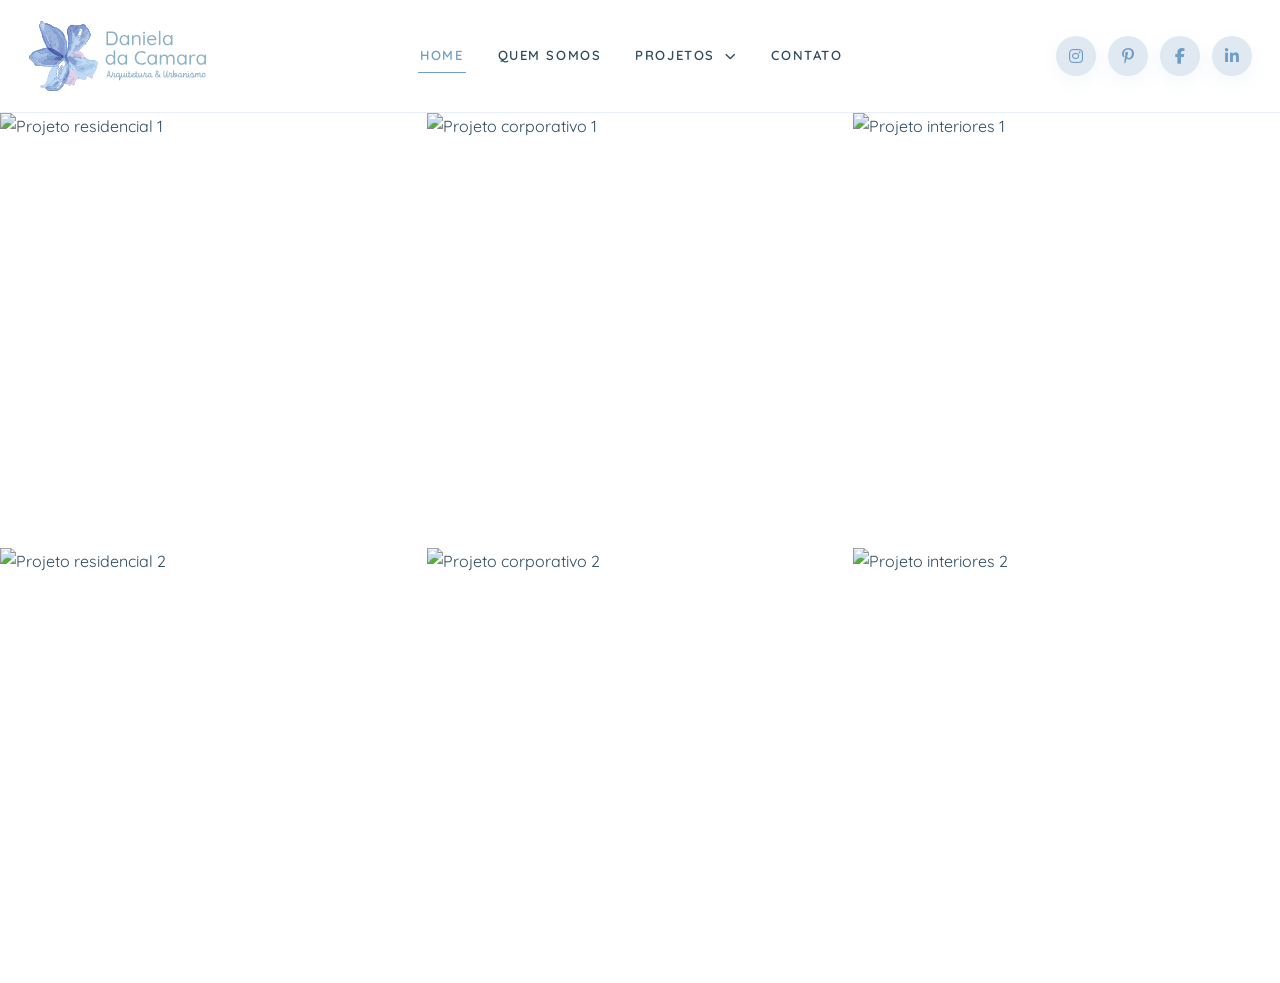
==== index.html @ 6122fac9 "atualiza animação da home" ====
<!DOCTYPE html>
<html lang="pt-BR">
<head>
  <meta charset="UTF-8" />
  <meta name="viewport" content="width=device-width, initial-scale=1.0" />
  <title>Home | Daniela da Camara</title>

  <link rel="preconnect" href="https://fonts.googleapis.com">
  <link rel="preconnect" href="https://fonts.gstatic.com" crossorigin>
  <link href="https://fonts.googleapis.com/css2?family=Quicksand:wght@300;400;500;600;700&display=swap" rel="stylesheet" />
  <link rel="stylesheet" href="https://cdnjs.cloudflare.com/ajax/libs/font-awesome/6.5.2/css/all.min.css" />
  <link rel="stylesheet" href="style.css" />
</head>
<body>
  <header class="site-header">
    <div class="header-container">
      <a href="index.html" class="logo" aria-label="Ir para a página inicial">
        <img src="./assets/3.svg" alt="Daniela da Camara" class="logo-image">
      </a>

      <nav class="main-nav" id="mainNav" aria-label="Menu principal">
        <ul class="nav-list">
          <li><a href="index.html" class="nav-link active">Home</a></li>
          <li><a href="quem-somos.html" class="nav-link">Quem Somos</a></li>

          <li class="has-submenu" id="projectsMenu">
            <button class="submenu-toggle nav-button" id="submenuToggle" type="button" aria-expanded="false" aria-controls="projectsSubmenu">
              Projetos
              <i class="fa-solid fa-chevron-down"></i>
            </button>
            <ul class="submenu" id="projectsSubmenu">
              <li><a href="projetos.html">Todos</a></li>
              <li><a href="projetos.html?categoria=residenciais">Residenciais</a></li>
              <li><a href="projetos.html?categoria=corporativos">Corporativos</a></li>
              <li><a href="projetos.html?categoria=interiores">Interiores</a></li>
            </ul>
          </li>

          <li><a href="contato.html" class="nav-link">Contato</a></li>
        </ul>
      </nav>

      <div class="header-right">
        <div class="social-links">
          <a href="#" aria-label="Instagram"><i class="fa-brands fa-instagram"></i></a>
          <a href="#" aria-label="Pinterest"><i class="fa-brands fa-pinterest-p"></i></a>
          <a href="#" aria-label="Facebook"><i class="fa-brands fa-facebook-f"></i></a>
          <a href="#" aria-label="LinkedIn"><i class="fa-brands fa-linkedin-in"></i></a>
        </div>

        <button class="menu-toggle" id="menuToggle" aria-label="Abrir menu" aria-expanded="false">
          <span></span>
          <span></span>
        </button>
      </div>
    </div>
  </header>

  <main class="gallery-page-main">
    <section class="projects-grid projects-grid-home" id="projetos">
      <article class="project-tile project-card" data-category="residenciais">
        <a href="javascript:void(0)" class="project-tile-link">
          <div class="project-tile-image">
            <img src="https://images.unsplash.com/photo-1600607687939-ce8a6c25118c?auto=format&fit=crop&w=1800&q=80" alt="Projeto residencial 1">
          </div>
          <div class="project-tile-overlay">
            <h2>Casa Horizonte</h2>
          </div>
        </a>
      </article>

      <article class="project-tile project-card" data-category="corporativos">
        <a href="javascript:void(0)" class="project-tile-link">
          <div class="project-tile-image">
            <img src="https://images.unsplash.com/photo-1497366412874-3415097a27e7?auto=format&fit=crop&w=1800&q=80" alt="Projeto corporativo 1">
          </div>
          <div class="project-tile-overlay">
            <h2>Studio Orbe</h2>
          </div>
        </a>
      </article>

      <article class="project-tile project-card" data-category="interiores">
        <a href="javascript:void(0)" class="project-tile-link">
          <div class="project-tile-image">
            <img src="https://images.unsplash.com/photo-1484154218962-a197022b5858?auto=format&fit=crop&w=1800&q=80" alt="Projeto interiores 1">
          </div>
          <div class="project-tile-overlay">
            <h2>Apartamento Essência</h2>
          </div>
        </a>
      </article>

      <article class="project-tile project-card" data-category="residenciais">
        <a href="javascript:void(0)" class="project-tile-link">
          <div class="project-tile-image">
            <img src="https://images.unsplash.com/photo-1505693416388-ac5ce068fe85?auto=format&fit=crop&w=1800&q=80" alt="Projeto residencial 2">
          </div>
          <div class="project-tile-overlay">
            <h2>Residência Aurora</h2>
          </div>
        </a>
      </article>

      <article class="project-tile project-card" data-category="corporativos">
        <a href="javascript:void(0)" class="project-tile-link">
          <div class="project-tile-image">
            <img src="https://images.unsplash.com/photo-1497366811353-6870744d04b2?auto=format&fit=crop&w=1800&q=80" alt="Projeto corporativo 2">
          </div>
          <div class="project-tile-overlay">
            <h2>Escritório Nexus</h2>
          </div>
        </a>
      </article>

      <article class="project-tile project-card" data-category="interiores">
        <a href="javascript:void(0)" class="project-tile-link">
          <div class="project-tile-image">
            <img src="https://images.unsplash.com/photo-1505693416388-ac5ce068fe85?auto=format&fit=crop&w=1800&q=80" alt="Projeto interiores 2">
          </div>
          <div class="project-tile-overlay">
            <h2>Loft Vértice</h2>
          </div>
        </a>
      </article>
    </section>
  </main>

  <div class="script-overlay" id="scriptOverlay" aria-hidden="true">
    <p class="script-text">
      <span class="script-line script-line-1">Arquitetura que acolhe,</span>
      <span class="script-line script-line-2">projetos que inspiram.</span>
    </p>
  </div>

  <script src="script.js"></script>
</body>
</html>
---- style.css ----
:root {
  --white: #FFFFFF;
  --blue-100: #e0e9f2;
  --blue-200: #c2d0dd;
  --blue-400: #8ab0c7;
  --blue-500: #719ec7;

  --bg: var(--white);
  --bg-soft: var(--blue-100);
  --title: var(--blue-500);
  --text: #2e4a5f;
  --text-soft: #4f6a7f;
  --line: rgba(113, 158, 199, 0.16);

  --container: 1320px;
  --radius-xl: 34px;
  --radius-lg: 26px;
  --radius-md: 18px;

  --shadow-soft: 0 18px 50px rgba(113, 158, 199, 0.12);
  --shadow-card: 0 10px 30px rgba(113, 158, 199, 0.08);

  --transition-fast: 0.22s ease;
  --transition: 0.32s cubic-bezier(0.22, 1, 0.36, 1);

  --header-height: 112px;
}

* {
  margin: 0;
  padding: 0;
  box-sizing: border-box;
}

html {
  scroll-behavior: smooth;
}

body {
  font-family: "Quicksand", sans-serif;
  background: var(--bg);
  color: var(--text);
  line-height: 1.65;
  -webkit-font-smoothing: antialiased;
  text-rendering: optimizeLegibility;
  overflow-x: hidden;
}

img {
  display: block;
  width: 100%;
}

a {
  color: inherit;
  text-decoration: none;
}

button,
input,
textarea {
  font: inherit;
}

button {
  border: none;
  background: none;
  cursor: pointer;
}

a,
button,
img,
.nav-link,
.nav-button,
.social-links a,
.logo {
  -webkit-tap-highlight-color: transparent;
}

.nav-link:focus,
.nav-button:focus,
.social-links a:focus,
.menu-toggle:focus {
  outline: none;
}

.nav-link:focus-visible,
.nav-button:focus-visible,
.social-links a:focus-visible,
.menu-toggle:focus-visible {
  outline: 1px solid rgba(113, 158, 199, 0.5);
  outline-offset: 4px;
}

.site-header,
.header-container,
.nav-list,
.nav-list > li,
.nav-link,
.nav-button,
.logo,
.logo-image,
.social-links a,
.submenu {
  backface-visibility: hidden;
  -webkit-backface-visibility: hidden;
  transform: translateZ(0);
}

/* HEADER */
.site-header {
  position: sticky;
  top: 0;
  z-index: 1200;
  background: rgba(255, 255, 255, 0.94);
  backdrop-filter: blur(16px);
  border-bottom: 1px solid var(--line);
}

.header-container {
  width: min(100% - 56px, var(--container));
  min-height: var(--header-height);
  margin: 0 auto;
  display: grid;
  grid-template-columns: auto 1fr auto;
  align-items: center;
  gap: 40px;
}

.logo {
  display: inline-flex;
  align-items: center;
  white-space: nowrap;
  line-height: 1;
  flex-shrink: 0;
}

.logo-image {
  display: block;
  width: auto;
  height: 72px;
  max-width: 320px;
  object-fit: contain;
}

.main-nav {
  display: flex;
  justify-content: center;
  min-width: 0;
}

.nav-list {
  list-style: none;
  display: flex;
  align-items: center;
  gap: 30px;
}

.nav-list > li {
  display: flex;
  align-items: center;
  position: relative;
}

.nav-link,
.nav-button,
.submenu a {
  color: var(--text);
  font-size: 0.82rem;
  font-weight: 600;
  text-transform: uppercase;
  letter-spacing: 0.12em;
}

.nav-link,
.nav-button {
  position: relative;
  display: inline-flex;
  align-items: center;
  justify-content: center;
  min-height: 46px;
  padding: 0 2px;
  transition:
    color var(--transition-fast),
    opacity var(--transition-fast);
}

.nav-link::after,
.nav-button::after {
  content: "";
  position: absolute;
  left: 0;
  bottom: 6px;
  width: 100%;
  height: 1px;
  background: var(--blue-500);
  transform: scaleX(0);
  transform-origin: center;
  transition: transform var(--transition-fast);
  pointer-events: none;
}

.nav-link:hover,
.nav-button:hover,
.submenu a:hover,
.nav-link.active,
.nav-button.active {
  color: var(--blue-500);
}

.nav-link:hover::after,
.nav-button:hover::after,
.nav-link.active::after,
.has-submenu.open .nav-button::after {
  transform: scaleX(1);
}

.has-submenu {
  position: relative;
}

.nav-button {
  gap: 10px;
}

.nav-button i {
  font-size: 0.68rem;
  transition: transform var(--transition-fast);
}

.has-submenu.open .nav-button i {
  transform: rotate(180deg);
}

.submenu {
  list-style: none;
  position: absolute;
  left: 50%;
  top: calc(100% + 14px);
  transform: translateX(-50%) translateY(8px);
  min-width: 250px;
  background: var(--white);
  border: 1px solid rgba(113, 158, 199, 0.18);
  border-radius: 22px;
  box-shadow: var(--shadow-soft);
  padding: 12px 0;
  opacity: 0;
  visibility: hidden;
  pointer-events: none;
  transition:
    opacity var(--transition-fast),
    transform var(--transition-fast),
    visibility var(--transition-fast);
  will-change: opacity, transform;
}

.submenu::before {
  content: "";
  position: absolute;
  left: 0;
  right: 0;
  top: -18px;
  height: 18px;
}

.submenu a {
  display: block;
  padding: 11px 22px;
  letter-spacing: 0.08em;
  transition:
    color var(--transition-fast),
    background-color var(--transition-fast);
}

.submenu a:hover {
  background: rgba(224, 233, 242, 0.45);
}

.has-submenu.open .submenu {
  opacity: 1;
  visibility: visible;
  pointer-events: auto;
  transform: translateX(-50%) translateY(0);
}

.header-right {
  display: flex;
  align-items: center;
  justify-content: flex-end;
  gap: 16px;
}

.social-links {
  display: flex;
  align-items: center;
  gap: 12px;
}

.social-links a {
  width: 40px;
  height: 40px;
  border-radius: 999px;
  display: inline-flex;
  align-items: center;
  justify-content: center;
  background: var(--blue-100);
  color: var(--blue-500);
  transition:
    transform var(--transition-fast),
    background-color var(--transition-fast),
    color var(--transition-fast);
  box-shadow: 0 6px 18px rgba(113, 158, 199, 0.08);
}

.social-links a:hover {
  transform: translateY(-1px);
  background: var(--blue-500);
  color: var(--white);
}

.menu-toggle {
  display: none;
  width: 42px;
  height: 42px;
  flex-direction: column;
  justify-content: center;
  gap: 6px;
}

.menu-toggle span {
  display: block;
  width: 22px;
  height: 1.5px;
  margin-left: auto;
  background: var(--blue-500);
  transition: transform var(--transition-fast), opacity var(--transition-fast);
}

/* FONTE TT MILKS SCRIPT */
@font-face {
  font-family: 'TT Milks Script';
  src: url('./assets/TT Milks Script Regular.woff2') format('woff2'),
       url('./assets/TT Milks Script Regular.woff')  format('woff');
  font-weight: 400;
  font-style: normal;
  font-display: swap;
}

/* ANIMAÇÃO HOME */
.script-overlay {
  position: fixed;
  inset: 0;
  z-index: 9999;
  pointer-events: all;
  cursor: default;
  display: flex;
  align-items: flex-start;
  justify-content: center;
  padding: 0 32px;
  opacity: 0;
  backdrop-filter: blur(0px);
  -webkit-backdrop-filter: blur(0px);
  animation: overlayLifecycle 3.5s ease forwards;
}

.script-text {
  font-family: 'TT Milks Script', cursive;
  font-size: clamp(1.6rem, 3.5vw, 2.8rem);
  font-weight: 400;
  color: var(--white);
  text-align: center;
  text-shadow: 0 2px 20px rgba(18, 39, 52, 0.35);
  clip-path: inset(0 100% 0 0);
  margin-top: calc(var(--header-height) + clamp(320px, 34vw, 620px));
  transform: translateY(-50%);
  animation: scriptWrite 2.1s cubic-bezier(0.4, 0, 0.6, 1) 0.3s forwards;
  /* spans inline no desktop */
}

.script-line {
  display: inline;
}

@keyframes overlayLifecycle {
  0%   {
    opacity: 0;
    backdrop-filter: blur(0px);
    -webkit-backdrop-filter: blur(0px);
  }
  9%  {
    opacity: 1;
    backdrop-filter: blur(5px);
    -webkit-backdrop-filter: blur(5px);
  }
  86%  {
    opacity: 1;
    backdrop-filter: blur(5px);
    -webkit-backdrop-filter: blur(5px);
  }
  100% {
    opacity: 0;
    backdrop-filter: blur(0px);
    -webkit-backdrop-filter: blur(0px);
  }
}

@keyframes scriptWrite {
  from { clip-path: inset(0 100% 0 0); }
  to   { clip-path: inset(0 0%   0 0); }
}

/* HOME E PROJETOS */
.gallery-page-main {
  width: 100%;
}

.projects-grid {
  display: grid;
  grid-template-columns: repeat(3, 1fr);
  gap: 0;
  width: 100vw;
  margin: 0;
}

.project-tile {
  position: relative;
  overflow: hidden;
}

.project-tile.hidden {
  display: none;
}

.project-tile-link {
  display: block;
  position: relative;
  overflow: hidden;
}

.project-tile-image {
  position: relative;
  overflow: hidden;
}

.project-tile-image::after {
  content: "";
  position: absolute;
  inset: 0;
  background: rgba(24, 39, 52, 0.12);
  opacity: 0;
  transition: opacity 1s ease;
  z-index: 1;
}

.project-tile-image img {
  width: 100%;
  height: clamp(320px, 34vw, 620px);
  object-fit: cover;
  transform: scale(1);
  transition:
    transform 2s cubic-bezier(0.22, 1, 0.36, 1),
    filter 1s ease;
}

.project-tile-overlay {
  position: absolute;
  inset: 0;
  z-index: 2;
  display: flex;
  align-items: flex-end;
  justify-content: flex-start;
  padding: 28px;
  background: linear-gradient(to top, rgba(18, 31, 42, 0.42), transparent 55%);
  opacity: 0;
  transition: opacity 0.9s ease;
}

.project-tile-overlay h2 {
  color: var(--white);
  font-size: clamp(1.2rem, 1.8vw, 2rem);
  font-weight: 600;
  letter-spacing: 0.02em;
  transform: translateY(10px);
  transition: transform 0.8s ease;
}

.project-tile-link:hover .project-tile-image::after {
  opacity: 1;
}

.project-tile-link:hover .project-tile-image img {
  transform: scale(1.045);
  filter: brightness(0.78);
}

.project-tile-link:hover .project-tile-overlay {
  opacity: 1;
}

.project-tile-link:hover .project-tile-overlay h2 {
  transform: translateY(0);
}

/* QUEM SOMOS */
.about-page-main {
  height: calc(100vh - var(--header-height));
  overflow: hidden;
}

.about-split-layout {
  width: 100%;
  height: 100%;
  display: grid;
  grid-template-columns: 1fr 1fr;
}

.about-split-image {
  height: 100%;
  overflow: hidden;
}

.about-split-image img {
  width: 100%;
  height: 100%;
  object-fit: cover;
  object-position: center;
}

.about-split-text {
  display: flex;
  align-items: center;
  justify-content: center;
  padding: 60px;
  overflow-y: auto;
  background: var(--white);
}

.about-split-inner {
  width: min(100%, 500px);
  text-align: center;
}

.about-split-inner h1 {
  color: var(--title);
  font-size: clamp(2rem, 4vw, 4rem);
  font-weight: 600;
  letter-spacing: 0.08em;
  margin-bottom: 28px;
}

.about-split-inner p {
  color: var(--text-soft);
  font-size: 1rem;
}

.about-split-inner p + p {
  margin-top: 18px;
}

.about-tagline {
  margin-top: 48px !important;
  font-style: italic;
  color: var(--title) !important;
}

/* CONTATO */
.contact-page-main {
  min-height: calc(100vh - var(--header-height));
  display: grid;
  grid-template-columns: 5fr 7fr;
  background: var(--white);
}

.contact-info {
  display: flex;
  align-items: center;
  justify-content: flex-end;
  padding: 60px 56px 60px 40px;
  border-right: 1px solid var(--line);
}

.contact-info-inner {
  width: min(100%, 360px);
}

.contact-info-inner h1 {
  color: var(--title);
  font-size: clamp(1.8rem, 3vw, 3rem);
  font-weight: 600;
  letter-spacing: 0.08em;
  margin-bottom: 12px;
}

.contact-intro {
  color: var(--text-soft);
  font-size: 0.97rem;
  line-height: 1.7;
  margin-bottom: 40px;
}

.contact-detail {
  display: flex;
  gap: 14px;
  align-items: flex-start;
  margin-bottom: 36px;
}

.contact-detail i {
  color: var(--blue-400);
  font-size: 1rem;
  margin-top: 3px;
  flex-shrink: 0;
}

.contact-detail-text {
  display: flex;
  flex-direction: column;
  gap: 3px;
  color: var(--text-soft);
  font-size: 0.9rem;
  line-height: 1.65;
}

.btn-whatsapp {
  background: #25D366;
  border: none;
  color: var(--white);
  gap: 10px;
  width: 100%;
  justify-content: center;
}

.btn-whatsapp i {
  font-size: 1.2rem;
}

.btn-whatsapp:hover {
  background: #1fba5a;
  transform: translateY(-1px);
}

.contact-form-wrap {
  display: flex;
  align-items: center;
  justify-content: flex-start;
  padding: 60px 40px 60px 56px;
}

.contact-form {
  width: min(100%, 520px);
  display: grid;
  gap: 14px;
}

.form-group input,
.form-group textarea {
  width: 100%;
  border: 1px solid rgba(113, 158, 199, 0.18);
  background: var(--bg-soft);
  border-radius: 16px;
  padding: 16px 18px;
  color: var(--text);
  outline: none;
  transition: var(--transition);
}

.form-group input:focus,
.form-group textarea:focus {
  background: var(--white);
  border-color: var(--blue-500);
}

/* BUTTON */
.btn {
  min-height: 54px;
  padding: 0 24px;
  border-radius: 999px;
  display: inline-flex;
  align-items: center;
  justify-content: center;
  font-size: 0.8rem;
  font-weight: 700;
  text-transform: uppercase;
  letter-spacing: 0.14em;
  transition: var(--transition-fast);
}

.btn-primary {
  background: var(--blue-500);
  border: 1px solid var(--blue-500);
  color: var(--white);
}

.btn-primary:hover {
  transform: translateY(-1px);
  background: #628eb5;
  border-color: #628eb5;
}

/* RESPONSIVO */
@media (max-width: 980px) {
  :root {
    --header-height: 92px;
  }

  .header-container {
    grid-template-columns: auto auto;
    justify-content: space-between;
    gap: 18px;
    min-height: var(--header-height);
  }

  .logo-image {
    height: 54px;
    max-width: 220px;
  }

  .main-nav {
    position: absolute;
    top: 100%;
    left: 0;
    width: 100%;
    background: #ffffff;
    border-bottom: 1px solid var(--line);
    box-shadow: 0 8px 24px rgba(113, 158, 199, 0.12);
    max-height: 0;
    overflow: hidden;
    transition: max-height 0.35s ease;
    z-index: 1100;
  }

  .main-nav.open {
    max-height: 600px;
  }

  .nav-list {
    width: 100%;
    margin: 0;
    flex-direction: column;
    align-items: flex-start;
    gap: 0;
    padding: 8px 0 16px;
  }

  .nav-list > li {
    width: 100%;
    border-bottom: 1px solid rgba(113, 158, 199, 0.12);
    padding: 0 24px;
  }

  .nav-link,
  .nav-button {
    width: 100%;
    min-height: 56px;
    justify-content: space-between;
    padding: 0 4px;
    font-size: 0.9rem;
  }

  .nav-link::after,
  .nav-button::after {
    display: none;
  }

  .submenu {
    position: static;
    transform: none;
    min-width: 100%;
    margin-top: 0;
    padding: 0 0 10px 0;
    border: none;
    border-radius: 0;
    box-shadow: none;
    background: transparent;
    display: none;
    opacity: 1;
    visibility: visible;
    pointer-events: auto;
  }

  .submenu::before {
    display: none;
  }

  .has-submenu.open .submenu {
    display: block;
    transform: none;
    opacity: 1;
    visibility: visible;
  }

  .submenu a {
    padding: 12px 0 12px 16px;
    font-size: 0.82rem;
    opacity: 0.85;
  }

  .social-links {
    display: none;
  }

  .menu-toggle {
    display: flex;
  }

  .projects-grid {
    grid-template-columns: repeat(2, 1fr);
  }

  .about-page-main {
    height: auto;
    overflow: visible;
  }

  .about-split-layout {
    height: auto;
    grid-template-columns: 1fr;
  }

  .about-split-image {
    height: 50vh;
  }

  .about-split-text {
    padding: 48px 24px;
    overflow-y: visible;
  }
}

@media (max-width: 640px) {
  .header-container {
    width: min(100% - 24px, var(--container));
  }

  .logo-image {
    height: 46px;
    max-width: 180px;
  }

  .projects-grid {
    grid-template-columns: 1fr;
  }

  .project-tile-image img {
    height: 58vh;
  }

  .project-tile-overlay {
    padding: 22px;
  }

  .contact-page-main {
    grid-template-columns: 1fr;
  }

  .contact-info {
    justify-content: flex-start;
    padding: 48px 24px 36px;
    border-right: none;
    border-bottom: 1px solid var(--line);
  }

  .contact-form-wrap {
    padding: 36px 24px 48px;
  }

  .contact-form {
    width: 100%;
  }

  .about-split-inner h1 {
    margin-bottom: 22px;
  }

  /* Animação mobile — duas linhas com fade separado */
  .script-text {
    clip-path: none;
    animation: none;
    display: flex;
    flex-direction: column;
    align-items: center;
    gap: 6px;
  }

  .script-line {
    display: block;
    clip-path: inset(0 100% 0 0);
  }

  .script-line-1 {
    animation: scriptWrite 0.9s cubic-bezier(0.4, 0, 0.6, 1) 0.3s forwards;
  }

  .script-line-2 {
    animation: scriptWrite 0.9s cubic-bezier(0.4, 0, 0.6, 1) 1.3s forwards;
  }
}
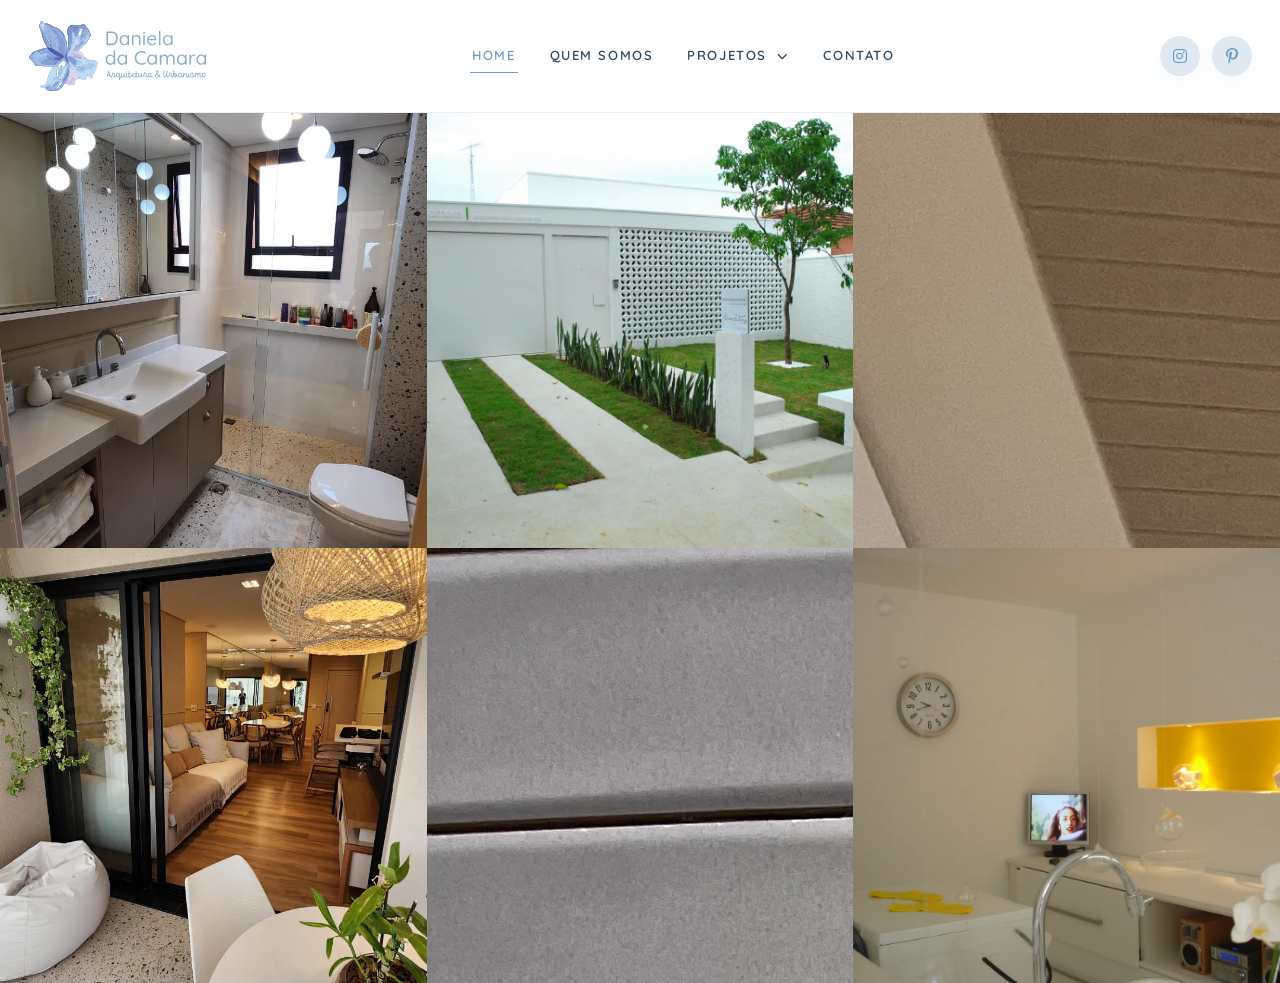
==== commit 3c67b0dd: "atualizar fotos dos projetos" ====
--- a/index.html
+++ b/index.html
@@ -3,7 +3,9 @@
 <head>
   <meta charset="UTF-8" />
   <meta name="viewport" content="width=device-width, initial-scale=1.0" />
-  <title>Home | Daniela da Camara</title>
+  <title>Daniela da Camara | Arquitetura e Interiores</title>
+  <meta name="description" content="Arquitetura que acolhe e projetos que inspiram. Conheça os projetos residenciais, corporativos e de interiores assinados por Daniela da Camara." />
+  <link rel="icon" href="./assets/Icone-sem-fundo.png" type="image/png" />
 
   <link rel="preconnect" href="https://fonts.googleapis.com">
   <link rel="preconnect" href="https://fonts.gstatic.com" crossorigin>
@@ -42,10 +44,8 @@
 
       <div class="header-right">
         <div class="social-links">
-          <a href="#" aria-label="Instagram"><i class="fa-brands fa-instagram"></i></a>
-          <a href="#" aria-label="Pinterest"><i class="fa-brands fa-pinterest-p"></i></a>
-          <a href="#" aria-label="Facebook"><i class="fa-brands fa-facebook-f"></i></a>
-          <a href="#" aria-label="LinkedIn"><i class="fa-brands fa-linkedin-in"></i></a>
+          <a href="https://www.instagram.com/danieladacamaraarquitetura/" target="_blank" rel="noopener noreferrer" aria-label="Instagram"><i class="fa-brands fa-instagram" aria-hidden="true"></i></a>
+          <a href="https://www.pinterest.com/danicamaraarquitetura/" target="_blank" rel="noopener noreferrer" aria-label="Pinterest"><i class="fa-brands fa-pinterest-p" aria-hidden="true"></i></a>
         </div>
 
         <button class="menu-toggle" id="menuToggle" aria-label="Abrir menu" aria-expanded="false">
@@ -57,79 +57,38 @@
   </header>
 
   <main class="gallery-page-main">
-    <section class="projects-grid projects-grid-home" id="projetos">
-      <article class="project-tile project-card" data-category="residenciais">
-        <a href="javascript:void(0)" class="project-tile-link">
-          <div class="project-tile-image">
-            <img src="https://images.unsplash.com/photo-1600607687939-ce8a6c25118c?auto=format&fit=crop&w=1800&q=80" alt="Projeto residencial 1">
-          </div>
-          <div class="project-tile-overlay">
-            <h2>Casa Horizonte</h2>
-          </div>
-        </a>
-      </article>
-
-      <article class="project-tile project-card" data-category="corporativos">
-        <a href="javascript:void(0)" class="project-tile-link">
-          <div class="project-tile-image">
-            <img src="https://images.unsplash.com/photo-1497366412874-3415097a27e7?auto=format&fit=crop&w=1800&q=80" alt="Projeto corporativo 1">
-          </div>
-          <div class="project-tile-overlay">
-            <h2>Studio Orbe</h2>
-          </div>
-        </a>
-      </article>
-
-      <article class="project-tile project-card" data-category="interiores">
-        <a href="javascript:void(0)" class="project-tile-link">
-          <div class="project-tile-image">
-            <img src="https://images.unsplash.com/photo-1484154218962-a197022b5858?auto=format&fit=crop&w=1800&q=80" alt="Projeto interiores 1">
-          </div>
-          <div class="project-tile-overlay">
-            <h2>Apartamento Essência</h2>
-          </div>
-        </a>
-      </article>
-
-      <article class="project-tile project-card" data-category="residenciais">
-        <a href="javascript:void(0)" class="project-tile-link">
-          <div class="project-tile-image">
-            <img src="https://images.unsplash.com/photo-1505693416388-ac5ce068fe85?auto=format&fit=crop&w=1800&q=80" alt="Projeto residencial 2">
-          </div>
-          <div class="project-tile-overlay">
-            <h2>Residência Aurora</h2>
-          </div>
-        </a>
-      </article>
-
-      <article class="project-tile project-card" data-category="corporativos">
-        <a href="javascript:void(0)" class="project-tile-link">
-          <div class="project-tile-image">
-            <img src="https://images.unsplash.com/photo-1497366811353-6870744d04b2?auto=format&fit=crop&w=1800&q=80" alt="Projeto corporativo 2">
-          </div>
-          <div class="project-tile-overlay">
-            <h2>Escritório Nexus</h2>
-          </div>
-        </a>
-      </article>
-
-      <article class="project-tile project-card" data-category="interiores">
-        <a href="javascript:void(0)" class="project-tile-link">
-          <div class="project-tile-image">
-            <img src="https://images.unsplash.com/photo-1505693416388-ac5ce068fe85?auto=format&fit=crop&w=1800&q=80" alt="Projeto interiores 2">
-          </div>
-          <div class="project-tile-overlay">
-            <h2>Loft Vértice</h2>
-          </div>
-        </a>
-      </article>
+    <section class="projects-grid projects-grid-home" id="homeGallery" aria-label="Detalhes de projetos">
+      <div class="home-tile">
+        <img class="home-tile-img is-active" src="./assets/galeria/residenciais-01.webp" alt="Detalhe de projeto de arquitetura por Daniela da Camara" decoding="async">
+        <img class="home-tile-img" alt="" aria-hidden="true">
+      </div>
+      <div class="home-tile">
+        <img class="home-tile-img is-active" src="./assets/galeria/interiores-01.webp" alt="Detalhe de projeto de arquitetura por Daniela da Camara" decoding="async">
+        <img class="home-tile-img" alt="" aria-hidden="true">
+      </div>
+      <div class="home-tile">
+        <img class="home-tile-img is-active" src="./assets/galeria/corporativos-01.webp" alt="Detalhe de projeto de arquitetura por Daniela da Camara" decoding="async">
+        <img class="home-tile-img" alt="" aria-hidden="true">
+      </div>
+      <div class="home-tile">
+        <img class="home-tile-img is-active" src="./assets/galeria/residenciais-12.webp" alt="Detalhe de projeto de arquitetura por Daniela da Camara" decoding="async">
+        <img class="home-tile-img" alt="" aria-hidden="true">
+      </div>
+      <div class="home-tile">
+        <img class="home-tile-img is-active" src="./assets/galeria/corporativos-09.webp" alt="Detalhe de projeto de arquitetura por Daniela da Camara" decoding="async">
+        <img class="home-tile-img" alt="" aria-hidden="true">
+      </div>
+      <div class="home-tile">
+        <img class="home-tile-img is-active" src="./assets/galeria/interiores-04.webp" alt="Detalhe de projeto de arquitetura por Daniela da Camara" decoding="async">
+        <img class="home-tile-img" alt="" aria-hidden="true">
+      </div>
     </section>
   </main>
 
   <div class="script-overlay" id="scriptOverlay" aria-hidden="true">
     <p class="script-text">
       <span class="script-line script-line-1">Arquitetura que acolhe,</span>
-      <span class="script-line script-line-2">projetos que inspiram.</span>
+      <span class="script-line script-line-2">detalhes que encantam.</span>
     </p>
   </div>
 
--- a/style.css
+++ b/style.css
@@ -340,8 +340,7 @@
 /* FONTE TT MILKS SCRIPT */
 @font-face {
   font-family: 'TT Milks Script';
-  src: url('./assets/TT Milks Script Regular.woff2') format('woff2'),
-       url('./assets/TT Milks Script Regular.woff')  format('woff');
+  src: url('./assets/TT Milks Script Regular.woff2') format('woff2');
   font-weight: 400;
   font-style: normal;
   font-display: swap;
@@ -352,7 +351,7 @@
   position: fixed;
   inset: 0;
   z-index: 9999;
-  pointer-events: all;
+  pointer-events: auto;
   cursor: default;
   display: flex;
   align-items: flex-start;
@@ -419,7 +418,7 @@
   display: grid;
   grid-template-columns: repeat(3, 1fr);
   gap: 0;
-  width: 100vw;
+  width: 100%;
   margin: 0;
 }
 
@@ -485,21 +484,46 @@
   transition: transform 0.8s ease;
 }
 
-.project-tile-link:hover .project-tile-image::after {
+.project-tile-link:hover .project-tile-image::after,
+.project-tile:hover .project-tile-image::after {
   opacity: 1;
 }
 
-.project-tile-link:hover .project-tile-image img {
+.project-tile-link:hover .project-tile-image img,
+.project-tile:hover .project-tile-image img {
   transform: scale(1.045);
   filter: brightness(0.78);
 }
 
-.project-tile-link:hover .project-tile-overlay {
+.project-tile-link:hover .project-tile-overlay,
+.project-tile:hover .project-tile-overlay {
   opacity: 1;
 }
 
-.project-tile-link:hover .project-tile-overlay h2 {
+.project-tile-link:hover .project-tile-overlay h2,
+.project-tile:hover .project-tile-overlay h2 {
   transform: translateY(0);
+}
+
+/* GALERIA HOME (rotativa) */
+.home-tile {
+  position: relative;
+  overflow: hidden;
+  height: clamp(320px, 34vw, 620px);
+}
+
+.home-tile-img {
+  position: absolute;
+  inset: 0;
+  width: 100%;
+  height: 100%;
+  object-fit: cover;
+  opacity: 0;
+  transition: opacity 1.4s ease;
+}
+
+.home-tile-img.is-active {
+  opacity: 1;
 }
 
 /* QUEM SOMOS */
@@ -533,7 +557,7 @@
   justify-content: center;
   padding: 60px;
   overflow-y: auto;
-  background: var(--white);
+  background: #c2d0dd;
 }
 
 .about-split-inner {
@@ -542,7 +566,7 @@
 }
 
 .about-split-inner h1 {
-  color: var(--title);
+  color: var(--white);
   font-size: clamp(2rem, 4vw, 4rem);
   font-weight: 600;
   letter-spacing: 0.08em;
@@ -550,8 +574,10 @@
 }
 
 .about-split-inner p {
-  color: var(--text-soft);
+  color: var(--white);
   font-size: 1rem;
+  text-align: justify;
+  text-justify: inter-word;
 }
 
 .about-split-inner p + p {
@@ -560,8 +586,11 @@
 
 .about-tagline {
   margin-top: 48px !important;
-  font-style: italic;
-  color: var(--title) !important;
+  font-family: 'TT Milks Script', cursive;
+  font-style: normal;
+  font-size: 1.6rem !important;
+  color: var(--white) !important;
+  text-align: center !important;
 }
 
 /* CONTATO */
@@ -572,6 +601,27 @@
   background: var(--white);
 }
 
+@keyframes contactReveal {
+  from { opacity: 0; transform: translateY(18px); }
+  to   { opacity: 1; transform: translateY(0); }
+}
+
+.contact-info,
+.contact-form-wrap {
+  animation: contactReveal 0.7s cubic-bezier(0.22, 1, 0.36, 1) both;
+}
+
+.contact-form-wrap {
+  animation-delay: 0.12s;
+}
+
+@media (prefers-reduced-motion: reduce) {
+  .contact-info,
+  .contact-form-wrap {
+    animation: none;
+  }
+}
+
 .contact-info {
   display: flex;
   align-items: center;
@@ -623,8 +673,8 @@
 }
 
 .btn-whatsapp {
-  background: #25D366;
-  border: none;
+  background: var(--blue-500);
+  border: 1px solid var(--blue-500);
   color: var(--white);
   gap: 10px;
   width: 100%;
@@ -636,7 +686,8 @@
 }
 
 .btn-whatsapp:hover {
-  background: #1fba5a;
+  background: #628eb5;
+  border-color: #628eb5;
   transform: translateY(-1px);
 }
 
@@ -846,6 +897,10 @@
     height: 58vh;
   }
 
+  .home-tile {
+    height: 58vh;
+  }
+
   .project-tile-overlay {
     padding: 22px;
   }
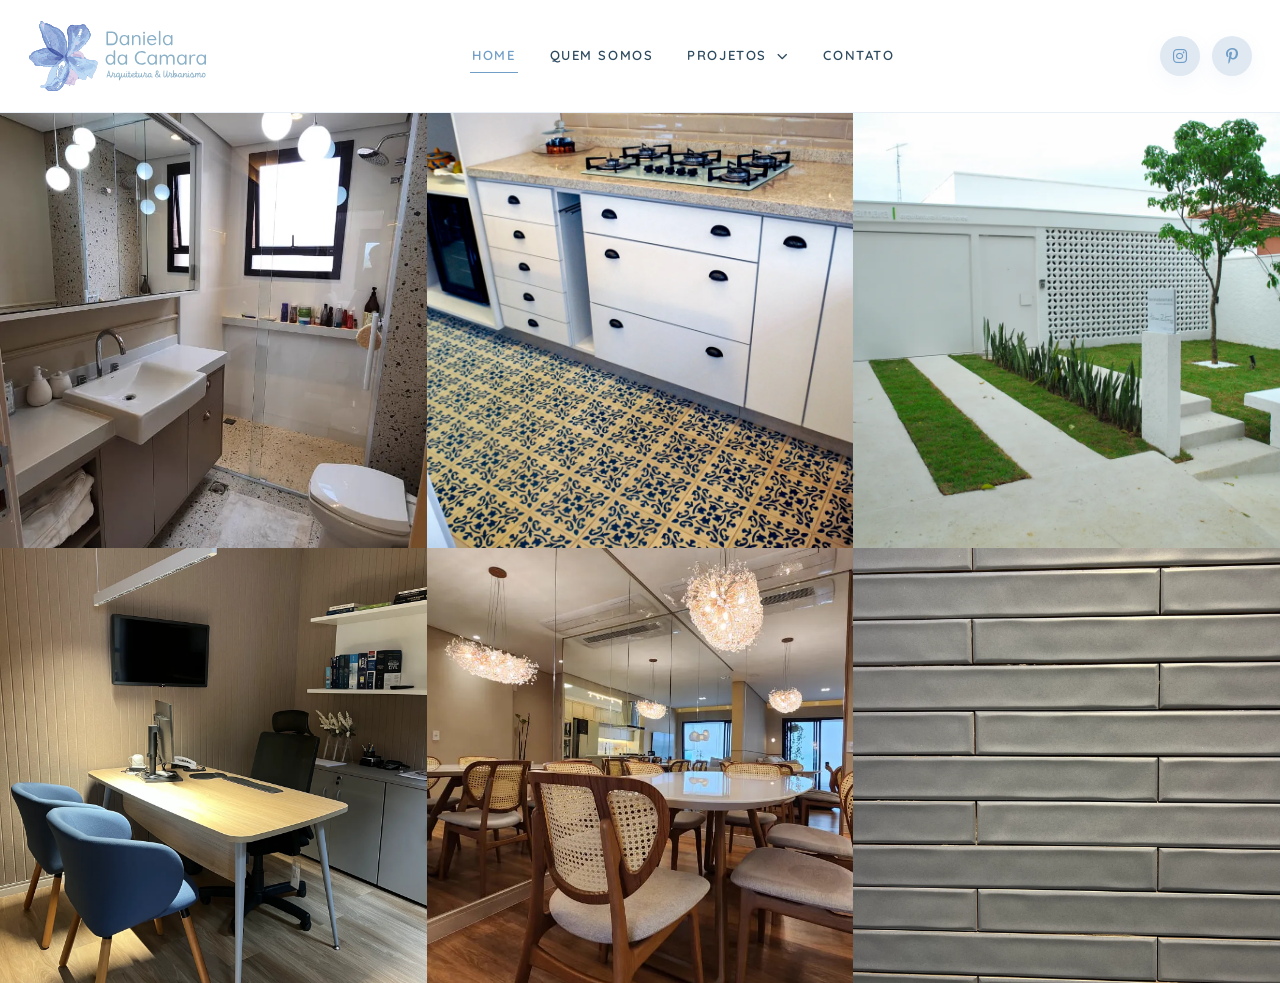
==== commit fcb81037: "atualizar efeitos de fotos dos projetos e favicon" ====
--- a/index.html
+++ b/index.html
@@ -5,7 +5,7 @@
   <meta name="viewport" content="width=device-width, initial-scale=1.0" />
   <title>Daniela da Camara | Arquitetura e Interiores</title>
   <meta name="description" content="Arquitetura que acolhe e projetos que inspiram. Conheça os projetos residenciais, corporativos e de interiores assinados por Daniela da Camara." />
-  <link rel="icon" href="./assets/Icone-sem-fundo.png" type="image/png" />
+  <link rel="icon" href="./assets/flor.svg" type="image/svg+xml" />
 
   <link rel="preconnect" href="https://fonts.googleapis.com">
   <link rel="preconnect" href="https://fonts.gstatic.com" crossorigin>
@@ -59,7 +59,11 @@
   <main class="gallery-page-main">
     <section class="projects-grid projects-grid-home" id="homeGallery" aria-label="Detalhes de projetos">
       <div class="home-tile">
-        <img class="home-tile-img is-active" src="./assets/galeria/residenciais-01.webp" alt="Detalhe de projeto de arquitetura por Daniela da Camara" decoding="async">
+        <img class="home-tile-img is-active" src="./assets/galeria/apto-areta-e-fabio-01.webp" alt="Detalhe de projeto de arquitetura por Daniela da Camara" decoding="async">
+        <img class="home-tile-img" alt="" aria-hidden="true">
+      </div>
+      <div class="home-tile">
+        <img class="home-tile-img is-active" src="./assets/galeria/casa-eliana-01.webp" alt="Detalhe de projeto de arquitetura por Daniela da Camara" decoding="async">
         <img class="home-tile-img" alt="" aria-hidden="true">
       </div>
       <div class="home-tile">
@@ -67,19 +71,15 @@
         <img class="home-tile-img" alt="" aria-hidden="true">
       </div>
       <div class="home-tile">
-        <img class="home-tile-img is-active" src="./assets/galeria/corporativos-01.webp" alt="Detalhe de projeto de arquitetura por Daniela da Camara" decoding="async">
+        <img class="home-tile-img is-active" src="./assets/galeria/sutti-advogados-01.webp" alt="Detalhe de projeto de arquitetura por Daniela da Camara" decoding="async">
         <img class="home-tile-img" alt="" aria-hidden="true">
       </div>
       <div class="home-tile">
-        <img class="home-tile-img is-active" src="./assets/galeria/residenciais-12.webp" alt="Detalhe de projeto de arquitetura por Daniela da Camara" decoding="async">
+        <img class="home-tile-img is-active" src="./assets/galeria/apto-areta-e-fabio-07.webp" alt="Detalhe de projeto de arquitetura por Daniela da Camara" decoding="async">
         <img class="home-tile-img" alt="" aria-hidden="true">
       </div>
       <div class="home-tile">
-        <img class="home-tile-img is-active" src="./assets/galeria/corporativos-09.webp" alt="Detalhe de projeto de arquitetura por Daniela da Camara" decoding="async">
-        <img class="home-tile-img" alt="" aria-hidden="true">
-      </div>
-      <div class="home-tile">
-        <img class="home-tile-img is-active" src="./assets/galeria/interiores-04.webp" alt="Detalhe de projeto de arquitetura por Daniela da Camara" decoding="async">
+        <img class="home-tile-img is-active" src="./assets/galeria/sutti-advogados-09.webp" alt="Detalhe de projeto de arquitetura por Daniela da Camara" decoding="async">
         <img class="home-tile-img" alt="" aria-hidden="true">
       </div>
     </section>
--- a/style.css
+++ b/style.css
@@ -505,6 +505,48 @@
   transform: translateY(0);
 }
 
+/* FOTO ÚNICA (sem interação) */
+.project-tile.is-single {
+  cursor: default;
+}
+
+.project-tile.is-single:hover .project-tile-image img {
+  transform: none;
+  filter: none;
+}
+
+/* PÁGINA DE PROJETO */
+.project-detail-header {
+  display: flex;
+  flex-direction: column;
+  gap: 14px;
+  padding: 40px clamp(24px, 5vw, 80px) 28px;
+}
+
+.project-back {
+  display: inline-flex;
+  align-items: center;
+  gap: 8px;
+  width: fit-content;
+  font-size: 0.78rem;
+  font-weight: 600;
+  text-transform: uppercase;
+  letter-spacing: 0.12em;
+  color: var(--text-soft);
+  transition: color var(--transition-fast);
+}
+
+.project-back:hover {
+  color: var(--blue-500);
+}
+
+.project-detail-header h1 {
+  color: var(--title);
+  font-size: clamp(1.6rem, 3vw, 2.6rem);
+  font-weight: 600;
+  letter-spacing: 0.04em;
+}
+
 /* GALERIA HOME (rotativa) */
 .home-tile {
   position: relative;
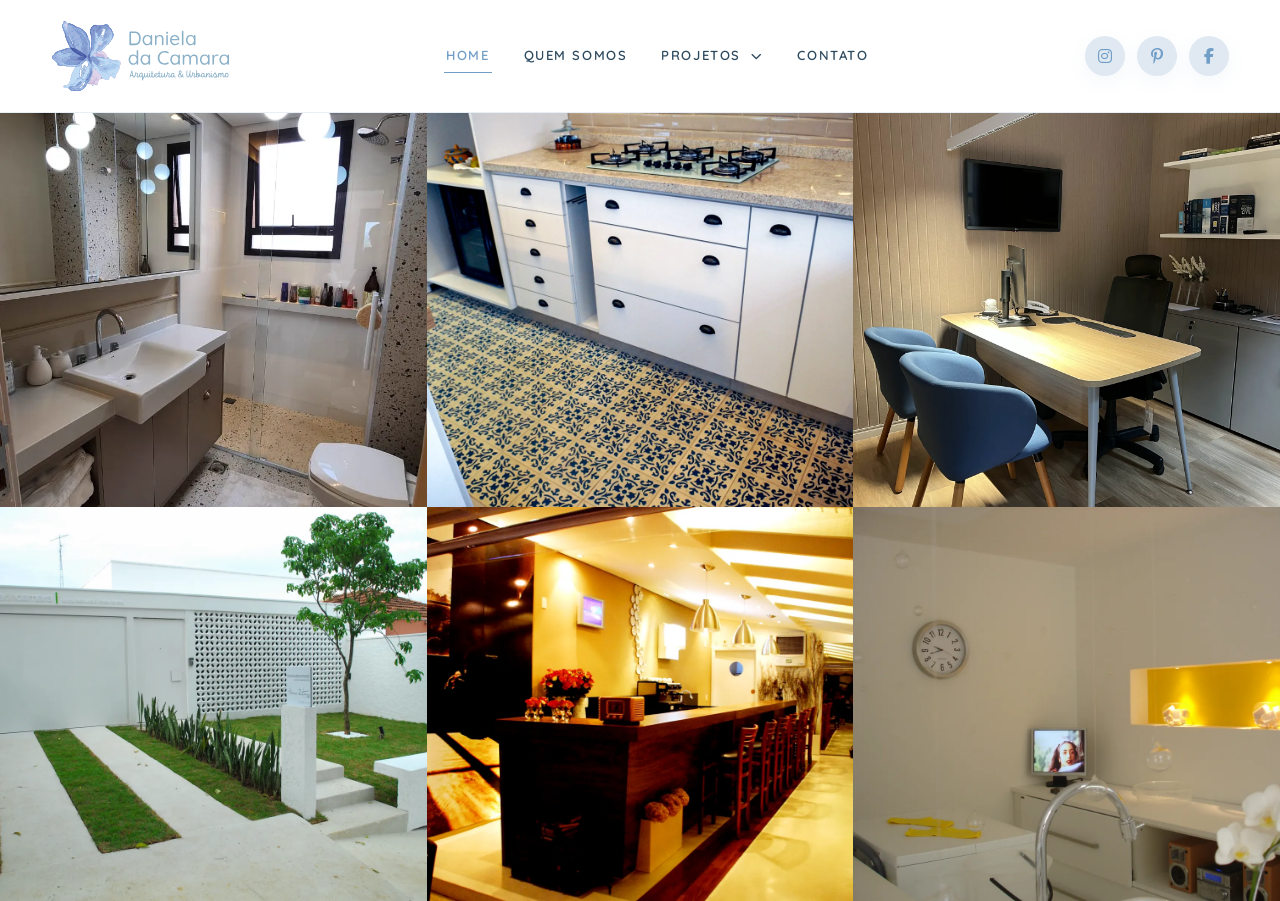
==== commit 2cb33d64: "atualizar cores, display da home e remover projetos" ====
--- a/index.html
+++ b/index.html
@@ -46,6 +46,7 @@
         <div class="social-links">
           <a href="https://www.instagram.com/danieladacamaraarquitetura/" target="_blank" rel="noopener noreferrer" aria-label="Instagram"><i class="fa-brands fa-instagram" aria-hidden="true"></i></a>
           <a href="https://www.pinterest.com/danicamaraarquitetura/" target="_blank" rel="noopener noreferrer" aria-label="Pinterest"><i class="fa-brands fa-pinterest-p" aria-hidden="true"></i></a>
+          <a href="https://www.facebook.com/share/18vopfFnv1/?mibextid=wwXIfr" target="_blank" rel="noopener noreferrer" aria-label="Facebook"><i class="fa-brands fa-facebook-f" aria-hidden="true"></i></a>
         </div>
 
         <button class="menu-toggle" id="menuToggle" aria-label="Abrir menu" aria-expanded="false">
@@ -57,31 +58,31 @@
   </header>
 
   <main class="gallery-page-main">
-    <section class="projects-grid projects-grid-home" id="homeGallery" aria-label="Detalhes de projetos">
-      <div class="home-tile">
-        <img class="home-tile-img is-active" src="./assets/galeria/apto-areta-e-fabio-01.webp" alt="Detalhe de projeto de arquitetura por Daniela da Camara" decoding="async">
-        <img class="home-tile-img" alt="" aria-hidden="true">
-      </div>
-      <div class="home-tile">
-        <img class="home-tile-img is-active" src="./assets/galeria/casa-eliana-01.webp" alt="Detalhe de projeto de arquitetura por Daniela da Camara" decoding="async">
-        <img class="home-tile-img" alt="" aria-hidden="true">
-      </div>
-      <div class="home-tile">
-        <img class="home-tile-img is-active" src="./assets/galeria/interiores-01.webp" alt="Detalhe de projeto de arquitetura por Daniela da Camara" decoding="async">
-        <img class="home-tile-img" alt="" aria-hidden="true">
-      </div>
-      <div class="home-tile">
-        <img class="home-tile-img is-active" src="./assets/galeria/sutti-advogados-01.webp" alt="Detalhe de projeto de arquitetura por Daniela da Camara" decoding="async">
-        <img class="home-tile-img" alt="" aria-hidden="true">
-      </div>
-      <div class="home-tile">
-        <img class="home-tile-img is-active" src="./assets/galeria/apto-areta-e-fabio-07.webp" alt="Detalhe de projeto de arquitetura por Daniela da Camara" decoding="async">
-        <img class="home-tile-img" alt="" aria-hidden="true">
-      </div>
-      <div class="home-tile">
-        <img class="home-tile-img is-active" src="./assets/galeria/sutti-advogados-09.webp" alt="Detalhe de projeto de arquitetura por Daniela da Camara" decoding="async">
-        <img class="home-tile-img" alt="" aria-hidden="true">
-      </div>
+    <section class="projects-grid projects-grid-home" id="homeGallery" aria-label="Projetos">
+      <a class="home-tile" href="projeto-apto-areta-e-fabio.html" aria-label="Ver projeto Apto Areta e Fábio">
+        <img class="home-tile-img" src="./assets/galeria/apto-areta-e-fabio-01.webp" alt="Apto Areta e Fábio — Daniela da Camara" decoding="async">
+        <div class="home-tile-caption"><h2>Apto Areta e Fábio</h2></div>
+      </a>
+      <a class="home-tile" href="projeto-casa-eliana.html" aria-label="Ver projeto Casa Eliana">
+        <img class="home-tile-img" src="./assets/galeria/casa-eliana-01.webp" alt="Casa Eliana — Daniela da Camara" decoding="async">
+        <div class="home-tile-caption"><h2>Casa Eliana</h2></div>
+      </a>
+      <a class="home-tile" href="projeto-sutti-advogados.html" aria-label="Ver projeto Sutti Advogados Associados">
+        <img class="home-tile-img" src="./assets/galeria/sutti-advogados-01.webp" alt="Sutti Advogados Associados — Daniela da Camara" decoding="async">
+        <div class="home-tile-caption"><h2>Sutti Advogados Associados</h2></div>
+      </a>
+      <a class="home-tile" href="projetos.html?categoria=interiores" aria-label="Ver interiores: Casa Messina">
+        <img class="home-tile-img" src="./assets/galeria/interiores-01.webp" alt="Casa Messina — Daniela da Camara" decoding="async">
+        <div class="home-tile-caption"><h2>Casa Messina</h2></div>
+      </a>
+      <a class="home-tile" href="projetos.html?categoria=interiores" aria-label="Ver interiores: Jundiaí Decor - Café">
+        <img class="home-tile-img" src="./assets/galeria/interiores-03.webp" alt="Jundiaí Decor - Café — Daniela da Camara" decoding="async">
+        <div class="home-tile-caption"><h2>Jundiaí Decor - Café</h2></div>
+      </a>
+      <a class="home-tile" href="projetos.html?categoria=interiores" aria-label="Ver interiores: Jundiaí Decor - Lavanderia">
+        <img class="home-tile-img" src="./assets/galeria/interiores-04.webp" alt="Jundiaí Decor - Lavanderia — Daniela da Camara" decoding="async">
+        <div class="home-tile-caption"><h2>Jundiaí Decor - Lavanderia</h2></div>
+      </a>
     </section>
   </main>
 
--- a/style.css
+++ b/style.css
@@ -119,7 +119,8 @@
 }
 
 .header-container {
-  width: min(100% - 56px, var(--container));
+  width: 100%;
+  padding: 0 clamp(20px, 4vw, 64px);
   min-height: var(--header-height);
   margin: 0 auto;
   display: grid;
@@ -365,20 +366,31 @@
 
 .script-text {
   font-family: 'TT Milks Script', cursive;
-  font-size: clamp(1.6rem, 3.5vw, 2.8rem);
+  font-size: clamp(2rem, 3.2vw, 3.6rem);
   font-weight: 400;
   color: var(--white);
   text-align: center;
   text-shadow: 0 2px 20px rgba(18, 39, 52, 0.35);
+  margin-top: calc(var(--header-height) + (100vh - var(--header-height)) / 2);
+  transform: translateY(-50%);
+  display: flex;
+  flex-direction: column;
+  align-items: center;
+  gap: 0.05em;
+  line-height: 1.12;
+}
+
+.script-line {
+  display: block;
   clip-path: inset(0 100% 0 0);
-  margin-top: calc(var(--header-height) + clamp(320px, 34vw, 620px));
-  transform: translateY(-50%);
-  animation: scriptWrite 2.1s cubic-bezier(0.4, 0, 0.6, 1) 0.3s forwards;
-  /* spans inline no desktop */
-}
-
-.script-line {
-  display: inline;
+}
+
+.script-line-1 {
+  animation: scriptWrite 1.2s cubic-bezier(0.4, 0, 0.6, 1) 0.3s forwards;
+}
+
+.script-line-2 {
+  animation: scriptWrite 1.2s cubic-bezier(0.4, 0, 0.6, 1) 1.4s forwards;
 }
 
 @keyframes overlayLifecycle {
@@ -550,22 +562,52 @@
 /* GALERIA HOME (rotativa) */
 .home-tile {
   position: relative;
+  display: block;
   overflow: hidden;
-  height: clamp(320px, 34vw, 620px);
+  height: calc((100vh - var(--header-height)) / 2);
 }
 
 .home-tile-img {
-  position: absolute;
-  inset: 0;
   width: 100%;
   height: 100%;
   object-fit: cover;
+  transition:
+    transform 2s cubic-bezier(0.22, 1, 0.36, 1),
+    filter 1s ease;
+}
+
+.home-tile:hover .home-tile-img {
+  transform: scale(1.045);
+  filter: brightness(0.8);
+}
+
+.home-tile-caption {
+  position: absolute;
+  inset: 0;
+  z-index: 2;
+  display: flex;
+  align-items: flex-end;
+  padding: 28px;
+  background: linear-gradient(to top, rgba(18, 31, 42, 0.45), transparent 55%);
   opacity: 0;
-  transition: opacity 1.4s ease;
-}
-
-.home-tile-img.is-active {
+  transition: opacity 0.7s ease;
+}
+
+.home-tile:hover .home-tile-caption {
   opacity: 1;
+}
+
+.home-tile-caption h2 {
+  color: var(--white);
+  font-size: clamp(1.1rem, 1.7vw, 1.8rem);
+  font-weight: 600;
+  letter-spacing: 0.02em;
+  transform: translateY(10px);
+  transition: transform 0.8s ease;
+}
+
+.home-tile:hover .home-tile-caption h2 {
+  transform: translateY(0);
 }
 
 /* QUEM SOMOS */
@@ -599,7 +641,7 @@
   justify-content: center;
   padding: 60px;
   overflow-y: auto;
-  background: #c2d0dd;
+  background: var(--white);
 }
 
 .about-split-inner {
@@ -608,7 +650,7 @@
 }
 
 .about-split-inner h1 {
-  color: var(--white);
+  color: var(--title);
   font-size: clamp(2rem, 4vw, 4rem);
   font-weight: 600;
   letter-spacing: 0.08em;
@@ -616,7 +658,7 @@
 }
 
 .about-split-inner p {
-  color: var(--white);
+  color: var(--text-soft);
   font-size: 1rem;
   text-align: justify;
   text-justify: inter-word;
@@ -631,7 +673,7 @@
   font-family: 'TT Milks Script', cursive;
   font-style: normal;
   font-size: 1.6rem !important;
-  color: var(--white) !important;
+  color: var(--title) !important;
   text-align: center !important;
 }
 
@@ -640,7 +682,7 @@
   min-height: calc(100vh - var(--header-height));
   display: grid;
   grid-template-columns: 5fr 7fr;
-  background: var(--white);
+  background: var(--blue-100);
 }
 
 @keyframes contactReveal {
@@ -699,7 +741,7 @@
 }
 
 .contact-detail i {
-  color: var(--blue-400);
+  color: var(--blue-500);
   font-size: 1rem;
   margin-top: 3px;
   flex-shrink: 0;
@@ -749,8 +791,8 @@
 .form-group input,
 .form-group textarea {
   width: 100%;
-  border: 1px solid rgba(113, 158, 199, 0.18);
-  background: var(--bg-soft);
+  border: 1px solid rgba(113, 158, 199, 0.28);
+  background: var(--white);
   border-radius: 16px;
   padding: 16px 18px;
   color: var(--text);
@@ -901,6 +943,10 @@
     grid-template-columns: repeat(2, 1fr);
   }
 
+  .projects-grid-home .home-tile {
+    height: calc((100vh - var(--header-height)) / 3);
+  }
+
   .about-page-main {
     height: auto;
     overflow: visible;
@@ -923,7 +969,7 @@
 
 @media (max-width: 640px) {
   .header-container {
-    width: min(100% - 24px, var(--container));
+    padding: 0 18px;
   }
 
   .logo-image {
@@ -939,8 +985,8 @@
     height: 58vh;
   }
 
-  .home-tile {
-    height: 58vh;
+  .projects-grid-home .home-tile {
+    height: 56vh;
   }
 
   .project-tile-overlay {
@@ -969,27 +1015,25 @@
   .about-split-inner h1 {
     margin-bottom: 22px;
   }
-
-  /* Animação mobile — duas linhas com fade separado */
+}
+
+/* TABLETS / IPAD — frase centralizada e maior, preenchendo a tela */
+@media (max-width: 1024px) {
+  .script-overlay {
+    align-items: center;
+  }
+
   .script-text {
-    clip-path: none;
-    animation: none;
-    display: flex;
-    flex-direction: column;
-    align-items: center;
-    gap: 6px;
-  }
-
-  .script-line {
-    display: block;
-    clip-path: inset(0 100% 0 0);
-  }
-
-  .script-line-1 {
-    animation: scriptWrite 0.9s cubic-bezier(0.4, 0, 0.6, 1) 0.3s forwards;
-  }
-
-  .script-line-2 {
-    animation: scriptWrite 0.9s cubic-bezier(0.4, 0, 0.6, 1) 1.3s forwards;
+    margin-top: 0;
+    transform: none;
+    line-height: 1.05;
+    font-size: clamp(2.2rem, 8vw, 4.6rem);
+  }
+}
+
+/* MOBILE — reduz a frase para caber confortavelmente em duas linhas */
+@media (max-width: 600px) {
+  .script-text {
+    font-size: clamp(1.6rem, 7.2vw, 2.6rem);
   }
 }
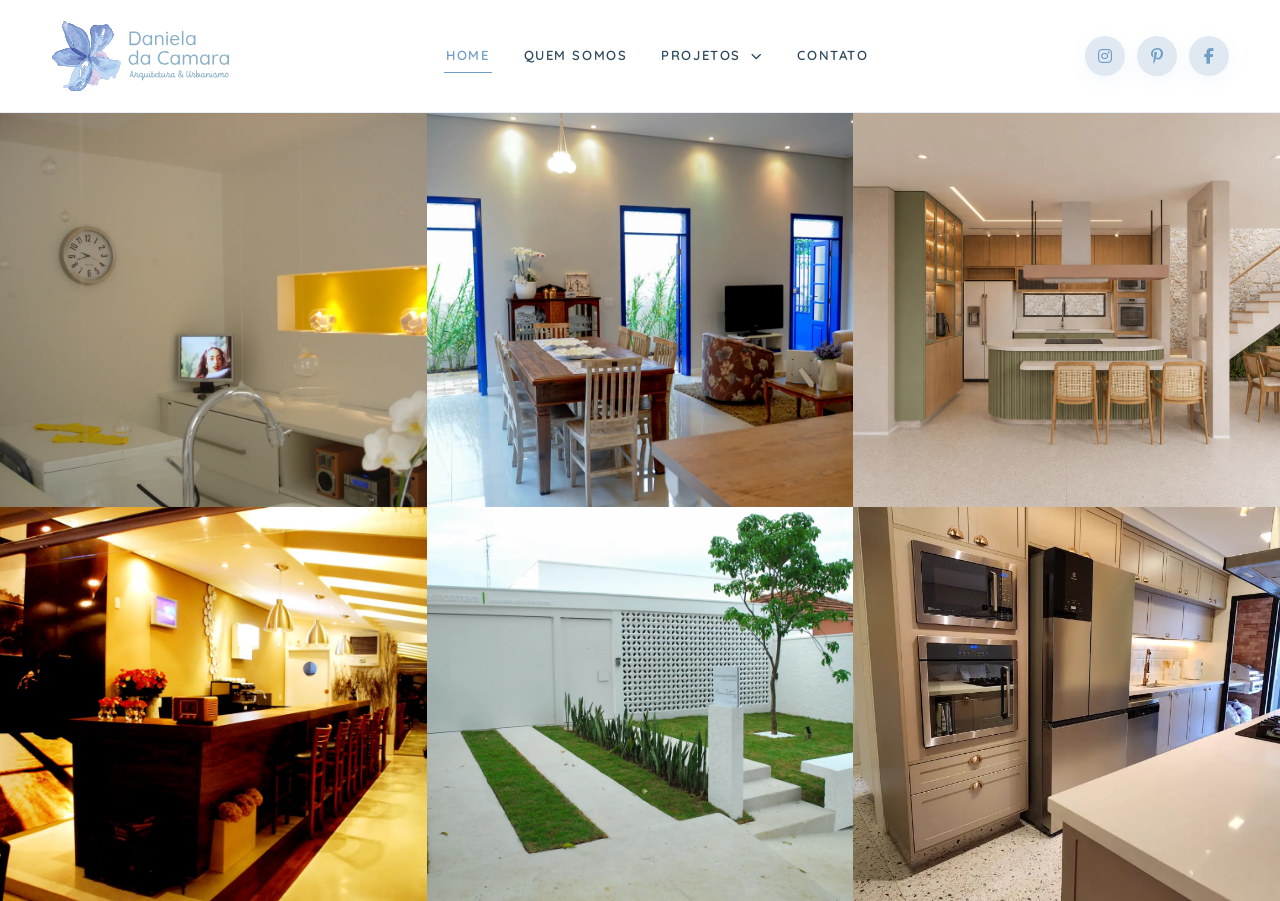
==== commit 63292b22: "atualizar horário e adicionar projeto ao site" ====
--- a/index.html
+++ b/index.html
@@ -59,9 +59,9 @@
 
   <main class="gallery-page-main">
     <section class="projects-grid projects-grid-home" id="homeGallery" aria-label="Projetos">
-      <a class="home-tile" href="projeto-apto-areta-e-fabio.html" aria-label="Ver projeto Apto Areta e Fábio">
-        <img class="home-tile-img" src="./assets/galeria/apto-areta-e-fabio-01.webp" alt="Apto Areta e Fábio — Daniela da Camara" decoding="async">
-        <div class="home-tile-caption"><h2>Apto Areta e Fábio</h2></div>
+      <a class="home-tile" href="projeto-apartamento-terraco-vila-bela.html" aria-label="Ver projeto Apartamento - Terraço Vila Bela">
+        <img class="home-tile-img" src="./assets/galeria/apartamento-terraco-vila-bela-01.webp" alt="Apartamento - Terraço Vila Bela — Daniela da Camara" decoding="async">
+        <div class="home-tile-caption"><h2>Apartamento - Terraço Vila Bela</h2></div>
       </a>
       <a class="home-tile" href="projeto-casa-eliana.html" aria-label="Ver projeto Casa Eliana">
         <img class="home-tile-img" src="./assets/galeria/casa-eliana-01.webp" alt="Casa Eliana — Daniela da Camara" decoding="async">
@@ -75,13 +75,13 @@
         <img class="home-tile-img" src="./assets/galeria/interiores-01.webp" alt="Casa Messina — Daniela da Camara" decoding="async">
         <div class="home-tile-caption"><h2>Casa Messina</h2></div>
       </a>
-      <a class="home-tile" href="projetos.html?categoria=interiores" aria-label="Ver interiores: Jundiaí Decor - Café">
-        <img class="home-tile-img" src="./assets/galeria/interiores-03.webp" alt="Jundiaí Decor - Café — Daniela da Camara" decoding="async">
-        <div class="home-tile-caption"><h2>Jundiaí Decor - Café</h2></div>
+      <a class="home-tile" href="projetos.html?categoria=interiores" aria-label="Ver interiores: Café Decor">
+        <img class="home-tile-img" src="./assets/galeria/interiores-03.webp" alt="Café Decor — Daniela da Camara" decoding="async">
+        <div class="home-tile-caption"><h2>Café Decor</h2></div>
       </a>
-      <a class="home-tile" href="projetos.html?categoria=interiores" aria-label="Ver interiores: Jundiaí Decor - Lavanderia">
-        <img class="home-tile-img" src="./assets/galeria/interiores-04.webp" alt="Jundiaí Decor - Lavanderia — Daniela da Camara" decoding="async">
-        <div class="home-tile-caption"><h2>Jundiaí Decor - Lavanderia</h2></div>
+      <a class="home-tile" href="projetos.html?categoria=interiores" aria-label="Ver interiores: Lavanderia - Jundiaí Decor">
+        <img class="home-tile-img" src="./assets/galeria/interiores-04.webp" alt="Lavanderia - Jundiaí Decor — Daniela da Camara" decoding="async">
+        <div class="home-tile-caption"><h2>Lavanderia - Jundiaí Decor</h2></div>
       </a>
     </section>
   </main>
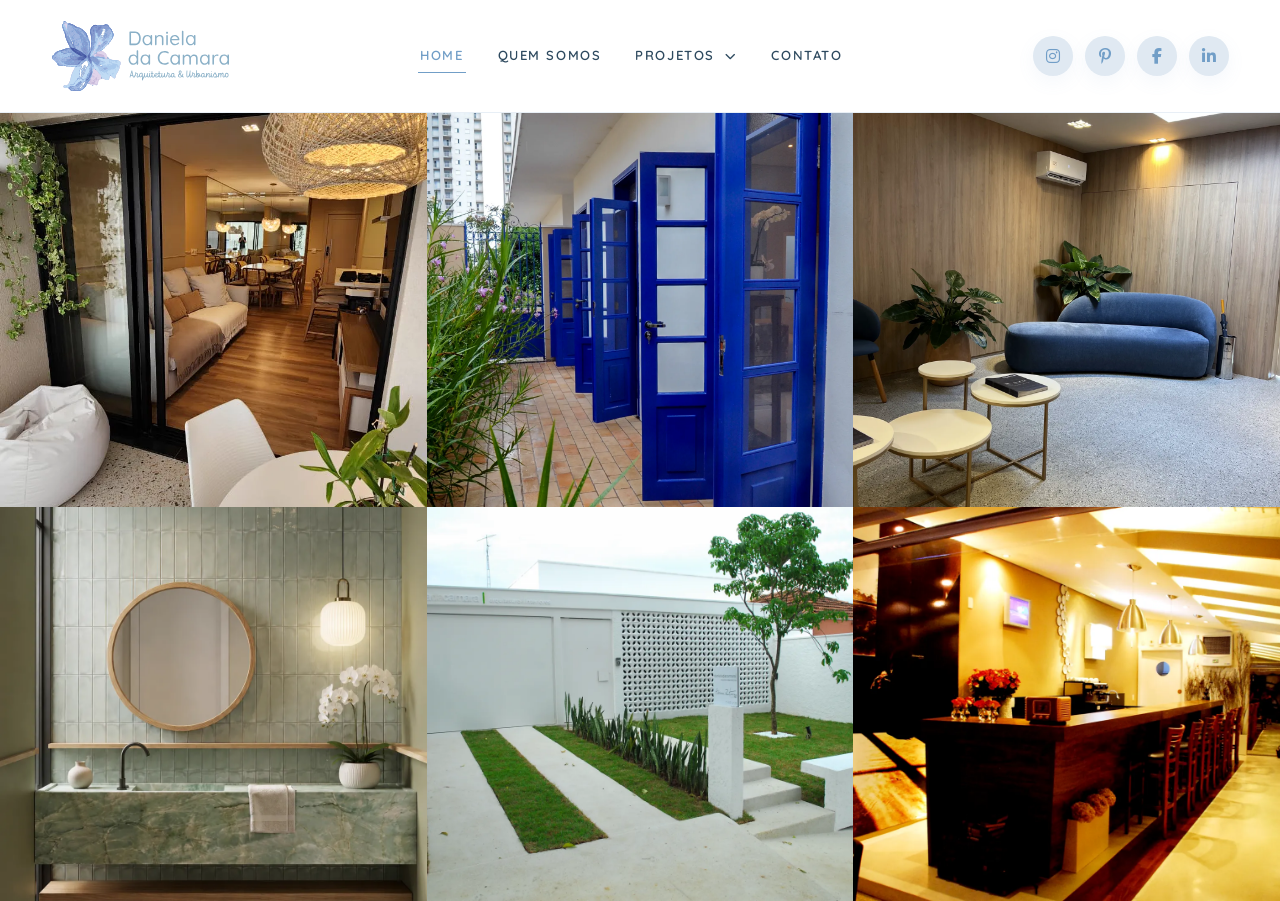
==== commit bae615f6: "adicionar linkedin e alterar home" ====
--- a/index.html
+++ b/index.html
@@ -47,6 +47,7 @@
           <a href="https://www.instagram.com/danieladacamaraarquitetura/" target="_blank" rel="noopener noreferrer" aria-label="Instagram"><i class="fa-brands fa-instagram" aria-hidden="true"></i></a>
           <a href="https://www.pinterest.com/danicamaraarquitetura/" target="_blank" rel="noopener noreferrer" aria-label="Pinterest"><i class="fa-brands fa-pinterest-p" aria-hidden="true"></i></a>
           <a href="https://www.facebook.com/share/18vopfFnv1/?mibextid=wwXIfr" target="_blank" rel="noopener noreferrer" aria-label="Facebook"><i class="fa-brands fa-facebook-f" aria-hidden="true"></i></a>
+          <a href="https://www.linkedin.com/company/daniela-da-camara-arquitetura-urbanismo/?viewAsMember=true" target="_blank" rel="noopener noreferrer" aria-label="LinkedIn"><i class="fa-brands fa-linkedin-in" aria-hidden="true"></i></a>
         </div>
 
         <button class="menu-toggle" id="menuToggle" aria-label="Abrir menu" aria-expanded="false">
@@ -60,16 +61,20 @@
   <main class="gallery-page-main">
     <section class="projects-grid projects-grid-home" id="homeGallery" aria-label="Projetos">
       <a class="home-tile" href="projeto-apartamento-terraco-vila-bela.html" aria-label="Ver projeto Apartamento - Terraço Vila Bela">
-        <img class="home-tile-img" src="./assets/galeria/apartamento-terraco-vila-bela-01.webp" alt="Apartamento - Terraço Vila Bela — Daniela da Camara" decoding="async">
+        <img class="home-tile-img" src="./assets/galeria/apartamento-terraco-vila-bela-12.webp" alt="Apartamento - Terraço Vila Bela — Daniela da Camara" decoding="async">
         <div class="home-tile-caption"><h2>Apartamento - Terraço Vila Bela</h2></div>
       </a>
       <a class="home-tile" href="projeto-casa-eliana.html" aria-label="Ver projeto Casa Eliana">
-        <img class="home-tile-img" src="./assets/galeria/casa-eliana-01.webp" alt="Casa Eliana — Daniela da Camara" decoding="async">
+        <img class="home-tile-img" src="./assets/galeria/casa-eliana-04.webp" alt="Casa Eliana — Daniela da Camara" decoding="async">
         <div class="home-tile-caption"><h2>Casa Eliana</h2></div>
       </a>
       <a class="home-tile" href="projeto-sutti-advogados.html" aria-label="Ver projeto Sutti Advogados Associados">
-        <img class="home-tile-img" src="./assets/galeria/sutti-advogados-01.webp" alt="Sutti Advogados Associados — Daniela da Camara" decoding="async">
+        <img class="home-tile-img" src="./assets/galeria/sutti-advogados-13.webp" alt="Sutti Advogados Associados — Daniela da Camara" decoding="async">
         <div class="home-tile-caption"><h2>Sutti Advogados Associados</h2></div>
+      </a>
+      <a class="home-tile" href="projeto-casa-jatobas.html" aria-label="Ver projeto Casa Jatobás">
+        <img class="home-tile-img" src="./assets/galeria/casa-jatobas-01.webp" alt="Casa Jatobás — Daniela da Camara" decoding="async">
+        <div class="home-tile-caption"><h2>Casa Jatobás</h2></div>
       </a>
       <a class="home-tile" href="projetos.html?categoria=interiores" aria-label="Ver interiores: Casa Messina">
         <img class="home-tile-img" src="./assets/galeria/interiores-01.webp" alt="Casa Messina — Daniela da Camara" decoding="async">
@@ -78,10 +83,6 @@
       <a class="home-tile" href="projetos.html?categoria=interiores" aria-label="Ver interiores: Café Decor">
         <img class="home-tile-img" src="./assets/galeria/interiores-03.webp" alt="Café Decor — Daniela da Camara" decoding="async">
         <div class="home-tile-caption"><h2>Café Decor</h2></div>
-      </a>
-      <a class="home-tile" href="projetos.html?categoria=interiores" aria-label="Ver interiores: Lavanderia - Jundiaí Decor">
-        <img class="home-tile-img" src="./assets/galeria/interiores-04.webp" alt="Lavanderia - Jundiaí Decor — Daniela da Camara" decoding="async">
-        <div class="home-tile-caption"><h2>Lavanderia - Jundiaí Decor</h2></div>
       </a>
     </section>
   </main>
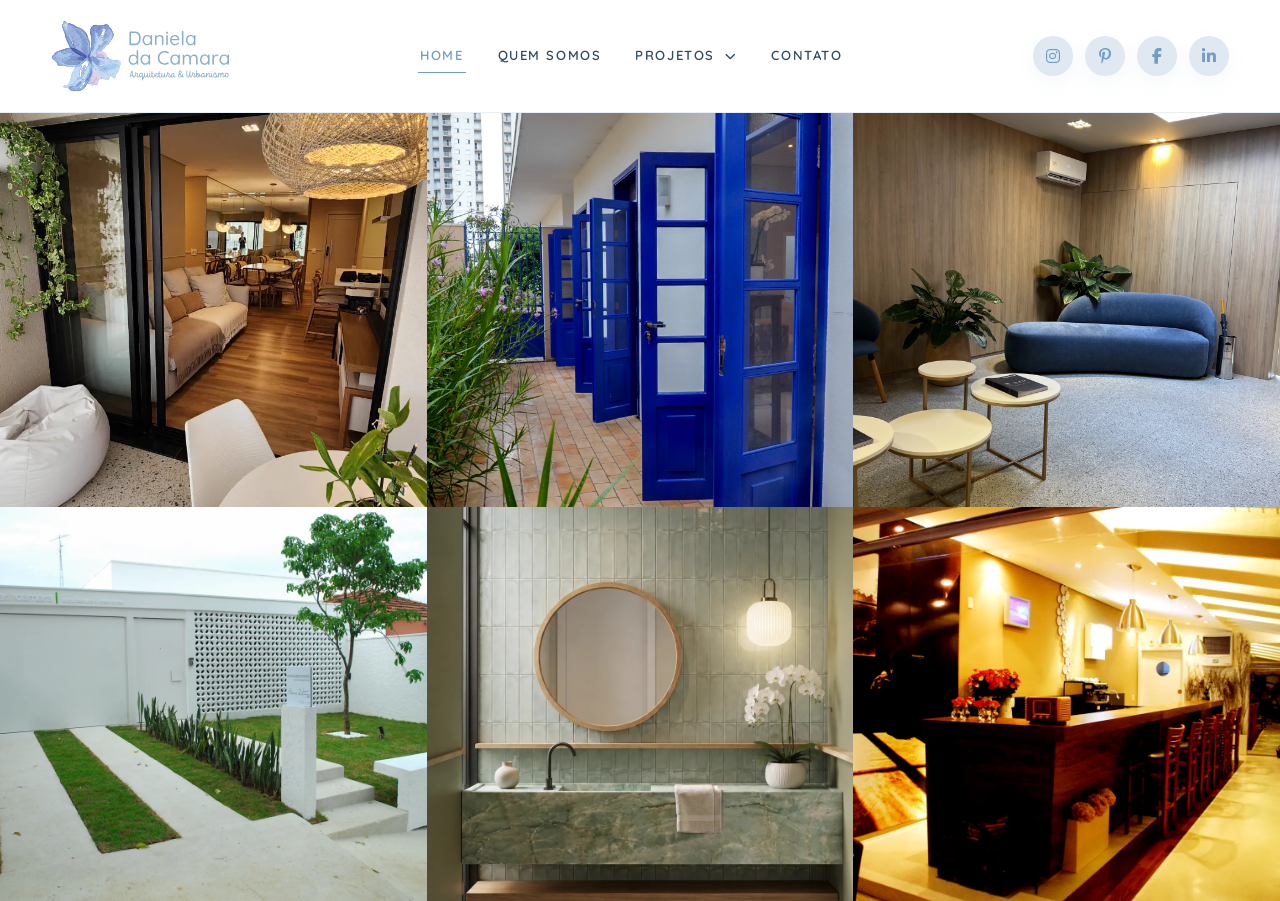
==== commit 73138766: "atualizar home" ====
--- a/index.html
+++ b/index.html
@@ -72,13 +72,13 @@
         <img class="home-tile-img" src="./assets/galeria/sutti-advogados-13.webp" alt="Sutti Advogados Associados — Daniela da Camara" decoding="async">
         <div class="home-tile-caption"><h2>Sutti Advogados Associados</h2></div>
       </a>
+      <a class="home-tile" href="projetos.html?categoria=interiores" aria-label="Ver interiores: Casa Messina">
+        <img class="home-tile-img" src="./assets/galeria/interiores-01.webp" alt="Casa Messina — Daniela da Camara" decoding="async">
+        <div class="home-tile-caption"><h2>Casa Messina</h2></div>
+      </a>
       <a class="home-tile" href="projeto-casa-jatobas.html" aria-label="Ver projeto Casa Jatobás">
         <img class="home-tile-img" src="./assets/galeria/casa-jatobas-01.webp" alt="Casa Jatobás — Daniela da Camara" decoding="async">
         <div class="home-tile-caption"><h2>Casa Jatobás</h2></div>
-      </a>
-      <a class="home-tile" href="projetos.html?categoria=interiores" aria-label="Ver interiores: Casa Messina">
-        <img class="home-tile-img" src="./assets/galeria/interiores-01.webp" alt="Casa Messina — Daniela da Camara" decoding="async">
-        <div class="home-tile-caption"><h2>Casa Messina</h2></div>
       </a>
       <a class="home-tile" href="projetos.html?categoria=interiores" aria-label="Ver interiores: Café Decor">
         <img class="home-tile-img" src="./assets/galeria/interiores-03.webp" alt="Café Decor — Daniela da Camara" decoding="async">
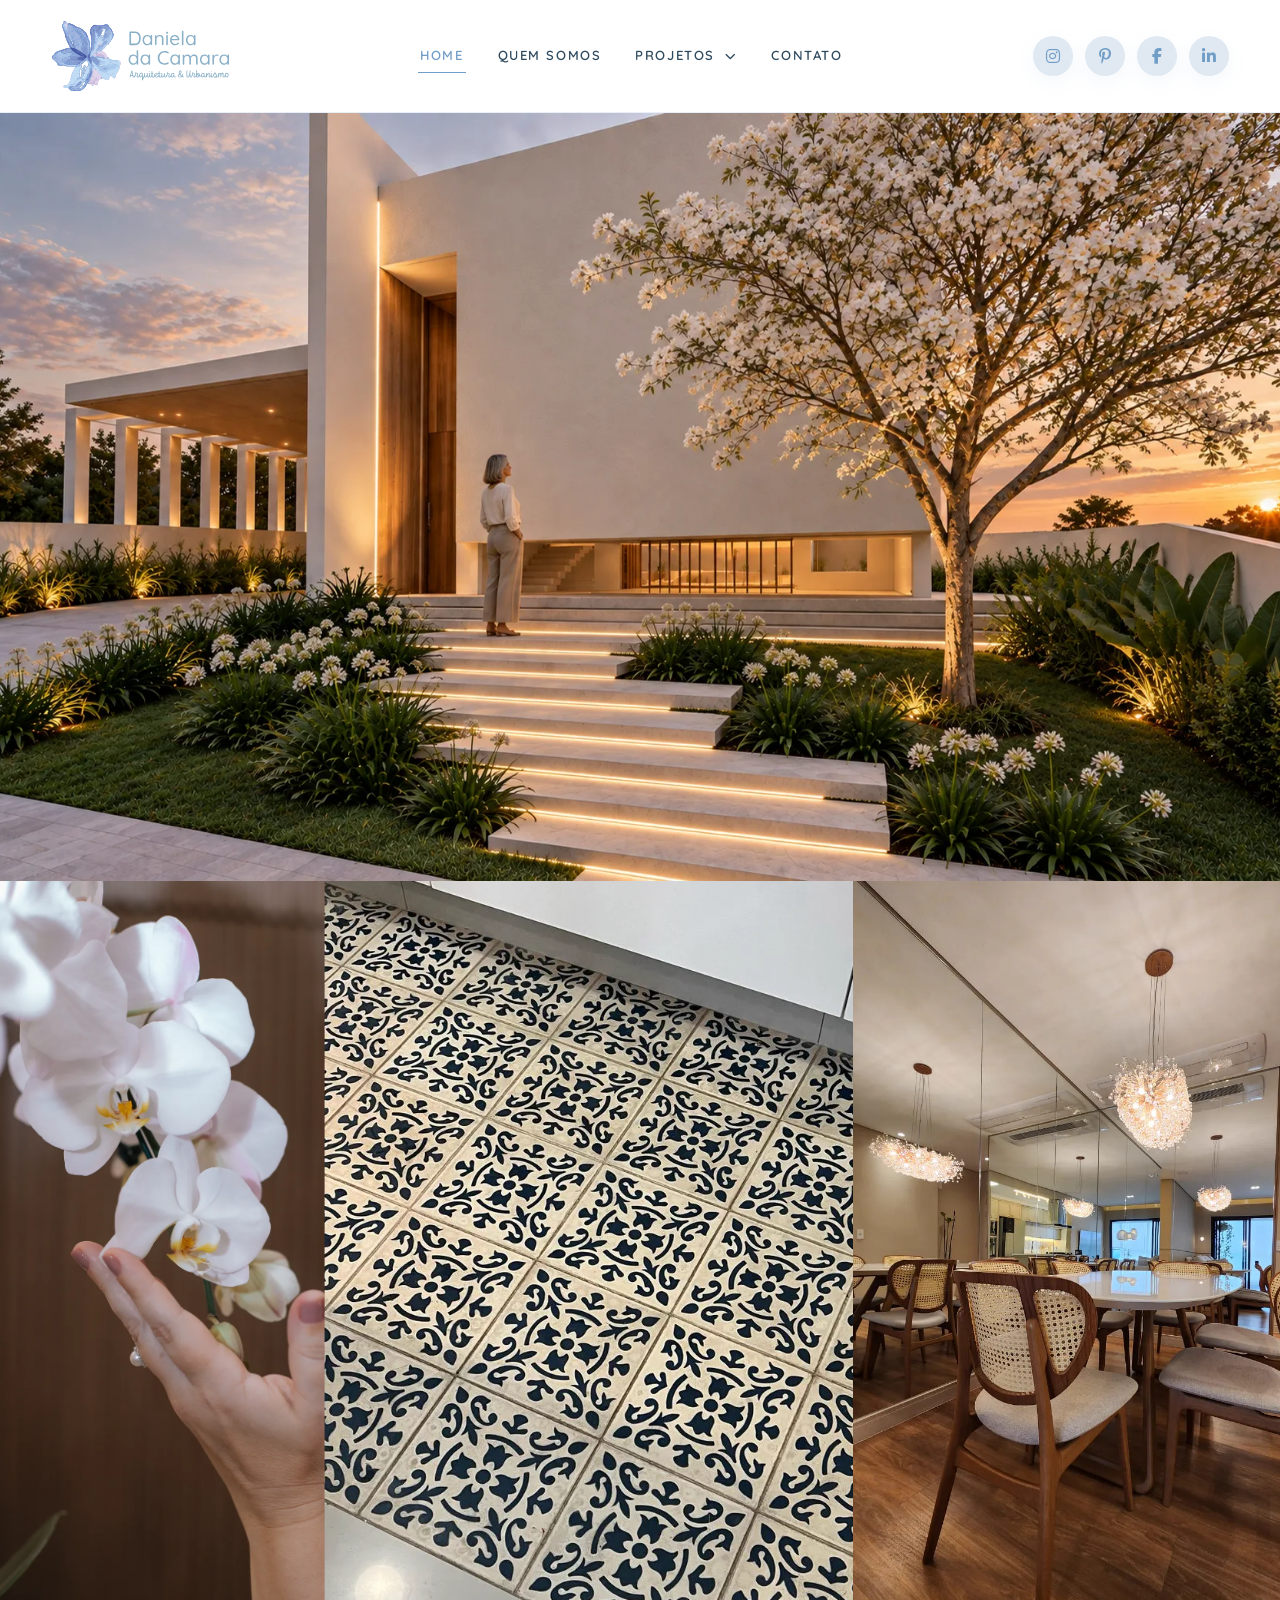
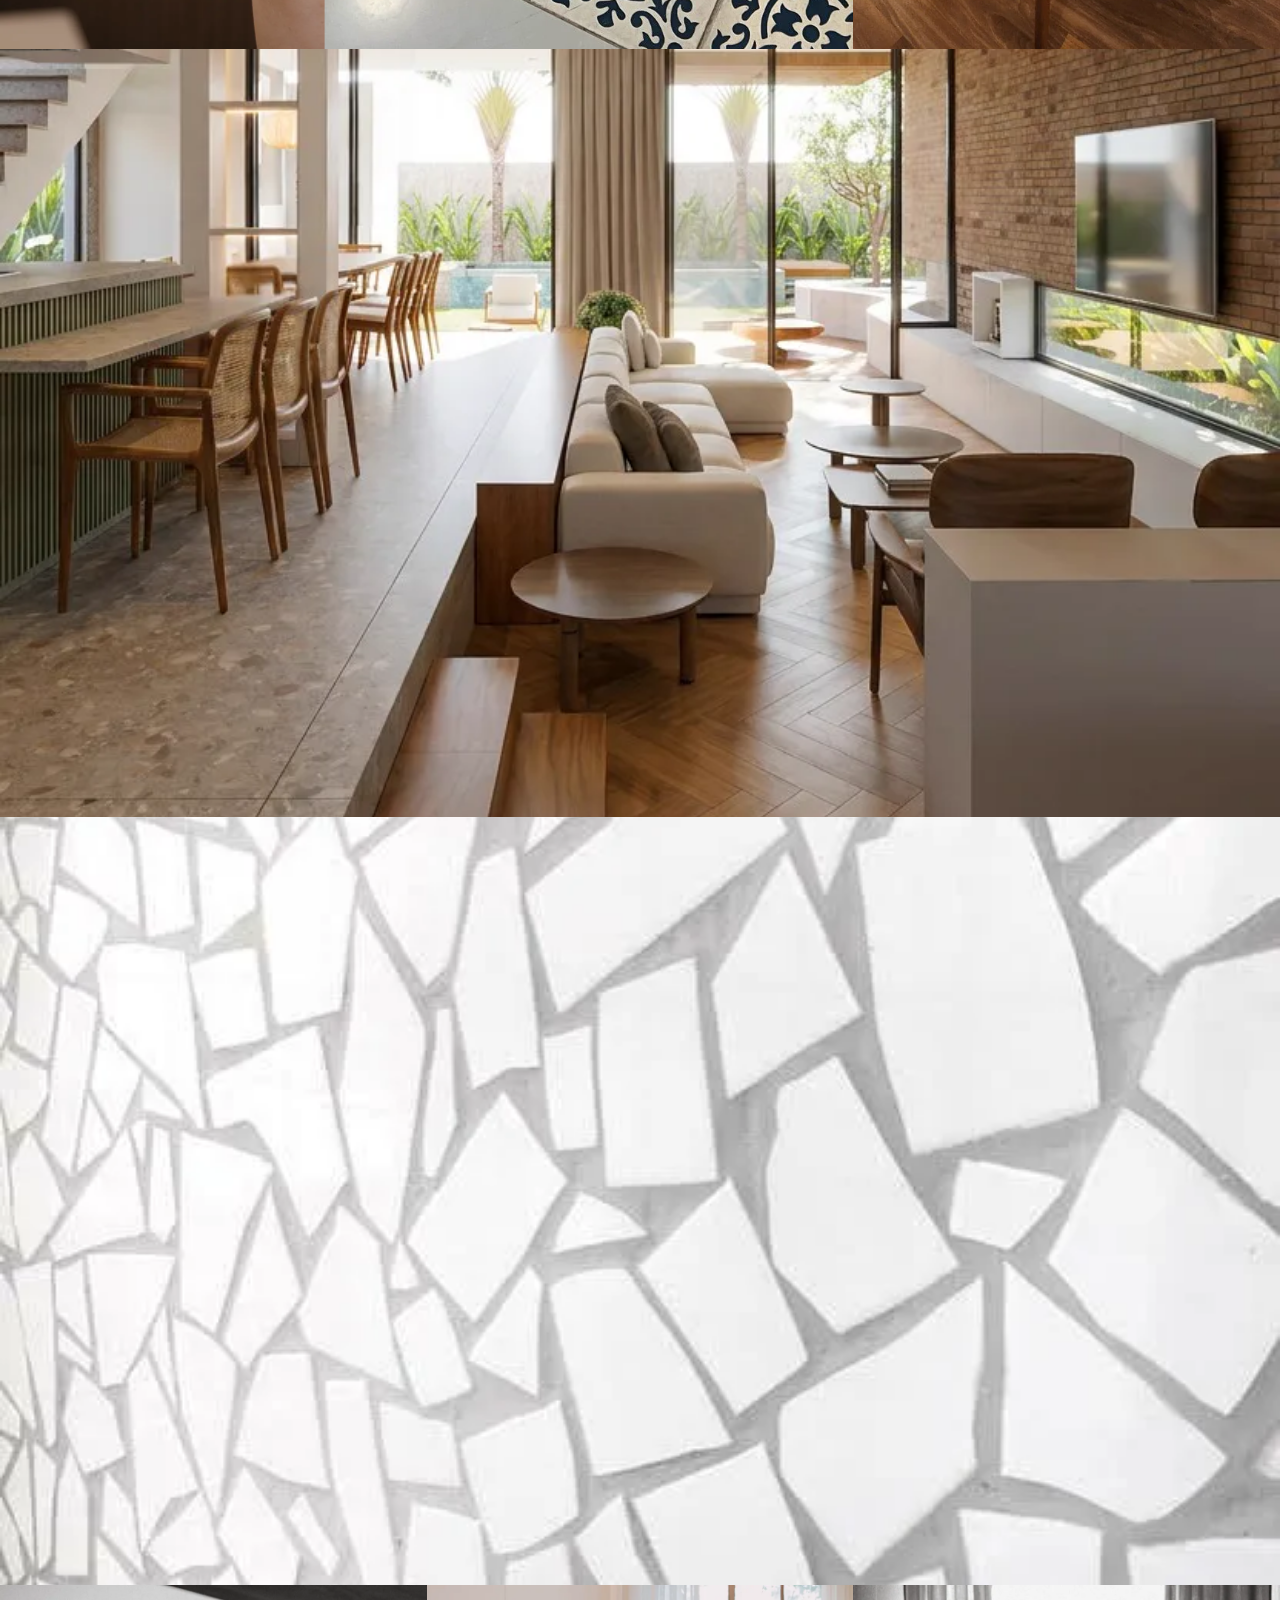
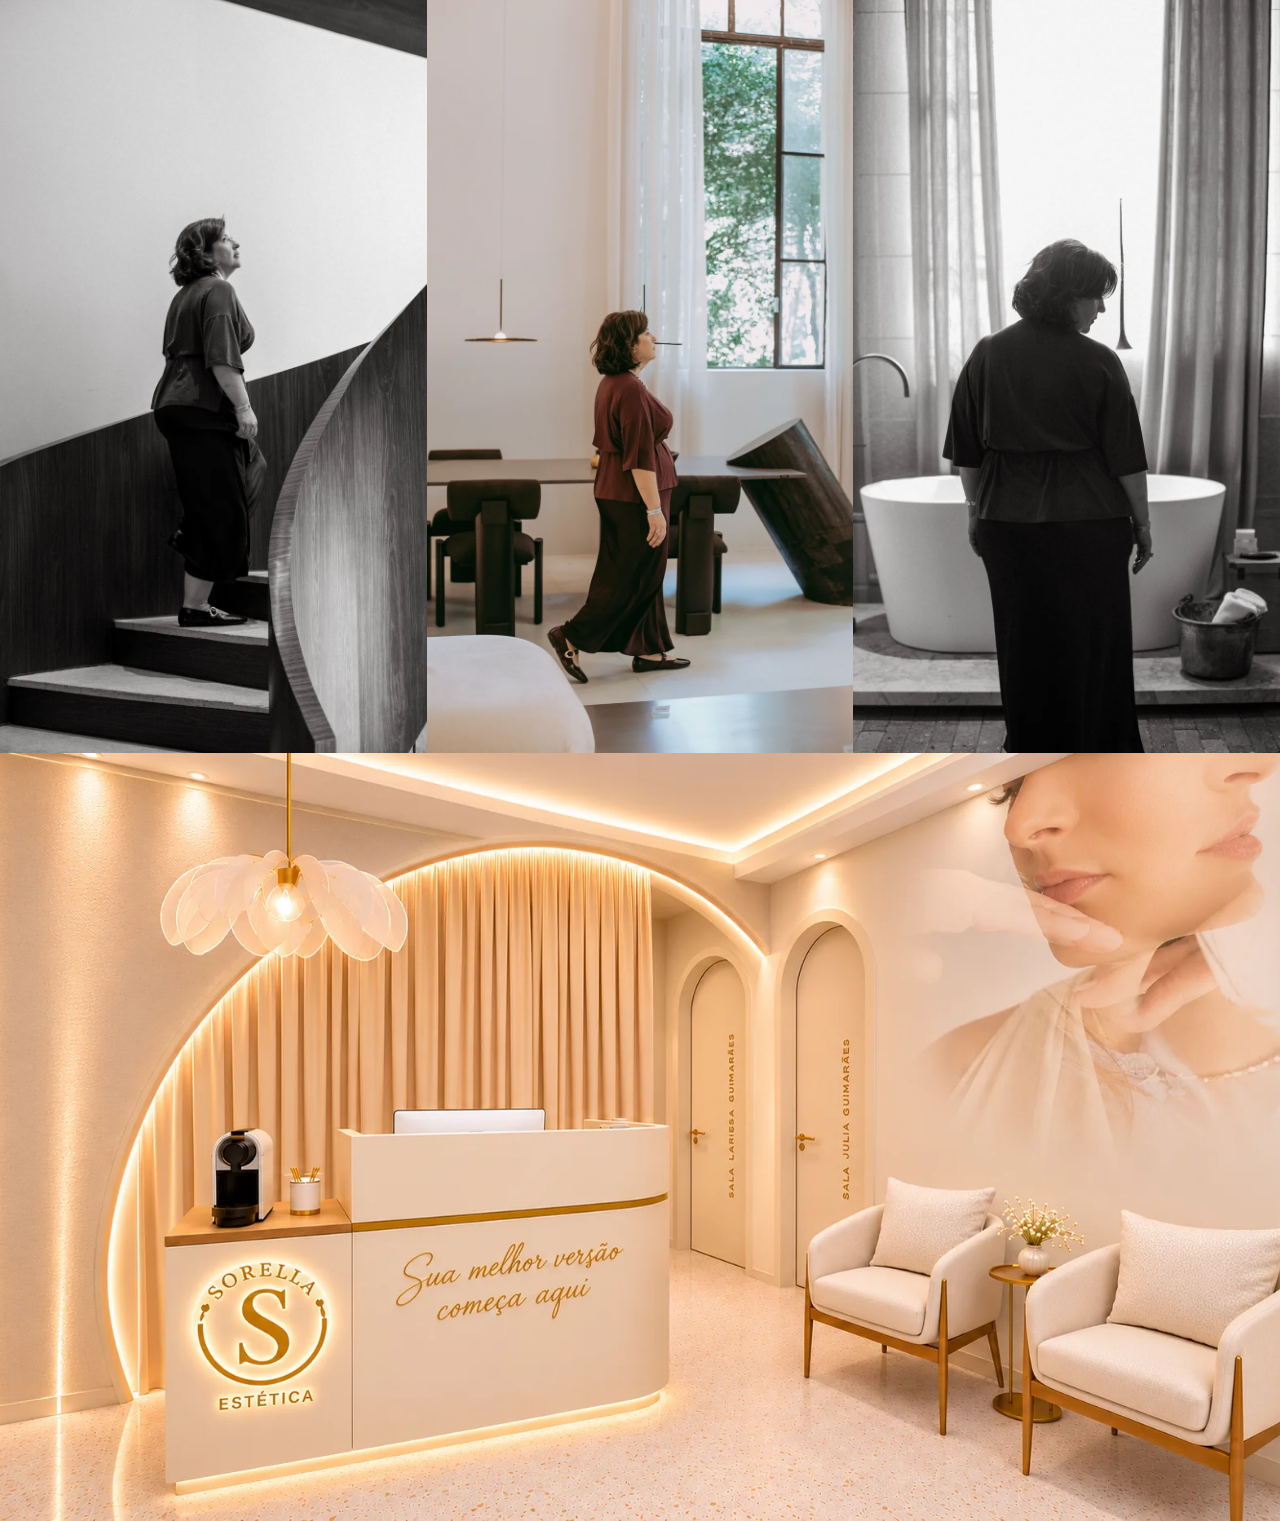
==== commit 5fdb9f8a: "nova galeria da home em faixas Substitui as fotos de projetos da home pelas fotos de assets/Home, mo" ====
--- a/index.html
+++ b/index.html
@@ -59,31 +59,34 @@
   </header>
 
   <main class="gallery-page-main">
-    <section class="projects-grid projects-grid-home" id="homeGallery" aria-label="Projetos">
-      <a class="home-tile" href="projeto-apartamento-terraco-vila-bela.html" aria-label="Ver projeto Apartamento - Terraço Vila Bela">
-        <img class="home-tile-img" src="./assets/galeria/apartamento-terraco-vila-bela-12.webp" alt="Apartamento - Terraço Vila Bela — Daniela da Camara" decoding="async">
-        <div class="home-tile-caption"><h2>Apartamento - Terraço Vila Bela</h2></div>
-      </a>
-      <a class="home-tile" href="projeto-casa-eliana.html" aria-label="Ver projeto Casa Eliana">
-        <img class="home-tile-img" src="./assets/galeria/casa-eliana-04.webp" alt="Casa Eliana — Daniela da Camara" decoding="async">
-        <div class="home-tile-caption"><h2>Casa Eliana</h2></div>
-      </a>
-      <a class="home-tile" href="projeto-sutti-advogados.html" aria-label="Ver projeto Sutti Advogados Associados">
-        <img class="home-tile-img" src="./assets/galeria/sutti-advogados-13.webp" alt="Sutti Advogados Associados — Daniela da Camara" decoding="async">
-        <div class="home-tile-caption"><h2>Sutti Advogados Associados</h2></div>
-      </a>
-      <a class="home-tile" href="projetos.html?categoria=interiores" aria-label="Ver interiores: Casa Messina">
-        <img class="home-tile-img" src="./assets/galeria/interiores-01.webp" alt="Casa Messina — Daniela da Camara" decoding="async">
-        <div class="home-tile-caption"><h2>Casa Messina</h2></div>
-      </a>
-      <a class="home-tile" href="projeto-casa-jatobas.html" aria-label="Ver projeto Casa Jatobás">
-        <img class="home-tile-img" src="./assets/galeria/casa-jatobas-01.webp" alt="Casa Jatobás — Daniela da Camara" decoding="async">
-        <div class="home-tile-caption"><h2>Casa Jatobás</h2></div>
-      </a>
-      <a class="home-tile" href="projetos.html?categoria=interiores" aria-label="Ver interiores: Café Decor">
-        <img class="home-tile-img" src="./assets/galeria/interiores-03.webp" alt="Café Decor — Daniela da Camara" decoding="async">
-        <div class="home-tile-caption"><h2>Café Decor</h2></div>
-      </a>
+    <section class="home-bands" id="homeGallery" aria-label="Galeria">
+      <div class="home-band">
+        <img src="./assets/galeria-home/home-01-casa.webp" alt="Fachada de casa com jardim iluminado ao entardecer — Daniela da Camara" decoding="async" fetchpriority="high">
+      </div>
+
+      <div class="home-band home-band-trio">
+        <img src="./assets/galeria-home/home-02a-orquidea.webp" alt="Mão tocando uma orquídea branca" loading="lazy" decoding="async">
+        <img src="./assets/galeria-home/home-02b-ladrilho.webp" alt="Piso de ladrilho hidráulico azul e branco" loading="lazy" decoding="async" style="--pos: 40% 45%; --zoom: 1.6">
+        <img src="./assets/galeria-home/home-02c-jantar.webp" alt="Sala de jantar com cadeiras de palhinha e lustres" loading="lazy" decoding="async">
+      </div>
+
+      <div class="home-band">
+        <img src="./assets/galeria-home/home-03-living.webp" alt="Living integrado com cozinha e parede de tijolos" loading="lazy" decoding="async" style="--pos: 50% 68%">
+      </div>
+
+      <div class="home-band">
+        <img src="./assets/galeria-home/home-04-caquinho.webp" alt="Parede revestida com caquinhos brancos" loading="lazy" decoding="async">
+      </div>
+
+      <div class="home-band home-band-trio">
+        <img src="./assets/galeria-home/home-05a-escada.webp" alt="Daniela da Camara subindo uma escada curva" loading="lazy" decoding="async" style="--pos: 50% 40%">
+        <img src="./assets/galeria-home/home-05b-jantar.webp" alt="Daniela da Camara caminhando em sala de jantar" loading="lazy" decoding="async" style="--pos: 50% 55%">
+        <img src="./assets/galeria-home/home-05c-banheira.webp" alt="Daniela da Camara em banheiro com banheira" loading="lazy" decoding="async" style="--pos: 50% 55%">
+      </div>
+
+      <div class="home-band">
+        <img src="./assets/galeria-home/home-06-sorella.webp" alt="Recepção com iluminação aconchegante" loading="lazy" decoding="async">
+      </div>
     </section>
   </main>
 
--- a/style.css
+++ b/style.css
@@ -559,55 +559,35 @@
   letter-spacing: 0.04em;
 }
 
-/* GALERIA HOME (rotativa) */
-.home-tile {
-  position: relative;
-  display: block;
+/* GALERIA HOME (faixas) — todas as faixas com a mesma altura */
+.home-bands {
+  --band-height: min(calc(100svh - var(--header-height)), 60vw);
+  display: flex;
+  flex-direction: column;
+  width: 100%;
+}
+
+.home-band {
+  display: grid;
+  grid-template-columns: 1fr;
+  grid-template-rows: 100%;
+  height: var(--band-height);
   overflow: hidden;
-  height: calc((100vh - var(--header-height)) / 2);
-}
-
-.home-tile-img {
+}
+
+.home-band-trio {
+  grid-template-columns: repeat(3, 1fr);
+}
+
+.home-band img {
   width: 100%;
   height: 100%;
+  min-width: 0;
   object-fit: cover;
-  transition:
-    transform 2s cubic-bezier(0.22, 1, 0.36, 1),
-    filter 1s ease;
-}
-
-.home-tile:hover .home-tile-img {
-  transform: scale(1.045);
-  filter: brightness(0.8);
-}
-
-.home-tile-caption {
-  position: absolute;
-  inset: 0;
-  z-index: 2;
-  display: flex;
-  align-items: flex-end;
-  padding: 28px;
-  background: linear-gradient(to top, rgba(18, 31, 42, 0.45), transparent 55%);
-  opacity: 0;
-  transition: opacity 0.7s ease;
-}
-
-.home-tile:hover .home-tile-caption {
-  opacity: 1;
-}
-
-.home-tile-caption h2 {
-  color: var(--white);
-  font-size: clamp(1.1rem, 1.7vw, 1.8rem);
-  font-weight: 600;
-  letter-spacing: 0.02em;
-  transform: translateY(10px);
-  transition: transform 0.8s ease;
-}
-
-.home-tile:hover .home-tile-caption h2 {
-  transform: translateY(0);
+  object-position: var(--pos, 50% 50%);
+  /* --zoom aproxima a foto dentro da faixa (ex.: ladrilho sem o armário) */
+  transform: scale(var(--zoom, 1));
+  transform-origin: var(--pos, 50% 50%);
 }
 
 /* QUEM SOMOS */
@@ -943,10 +923,6 @@
     grid-template-columns: repeat(2, 1fr);
   }
 
-  .projects-grid-home .home-tile {
-    height: calc((100vh - var(--header-height)) / 3);
-  }
-
   .about-page-main {
     height: auto;
     overflow: visible;
@@ -983,10 +959,6 @@
 
   .project-tile-image img {
     height: 58vh;
-  }
-
-  .projects-grid-home .home-tile {
-    height: 56vh;
   }
 
   .project-tile-overlay {
